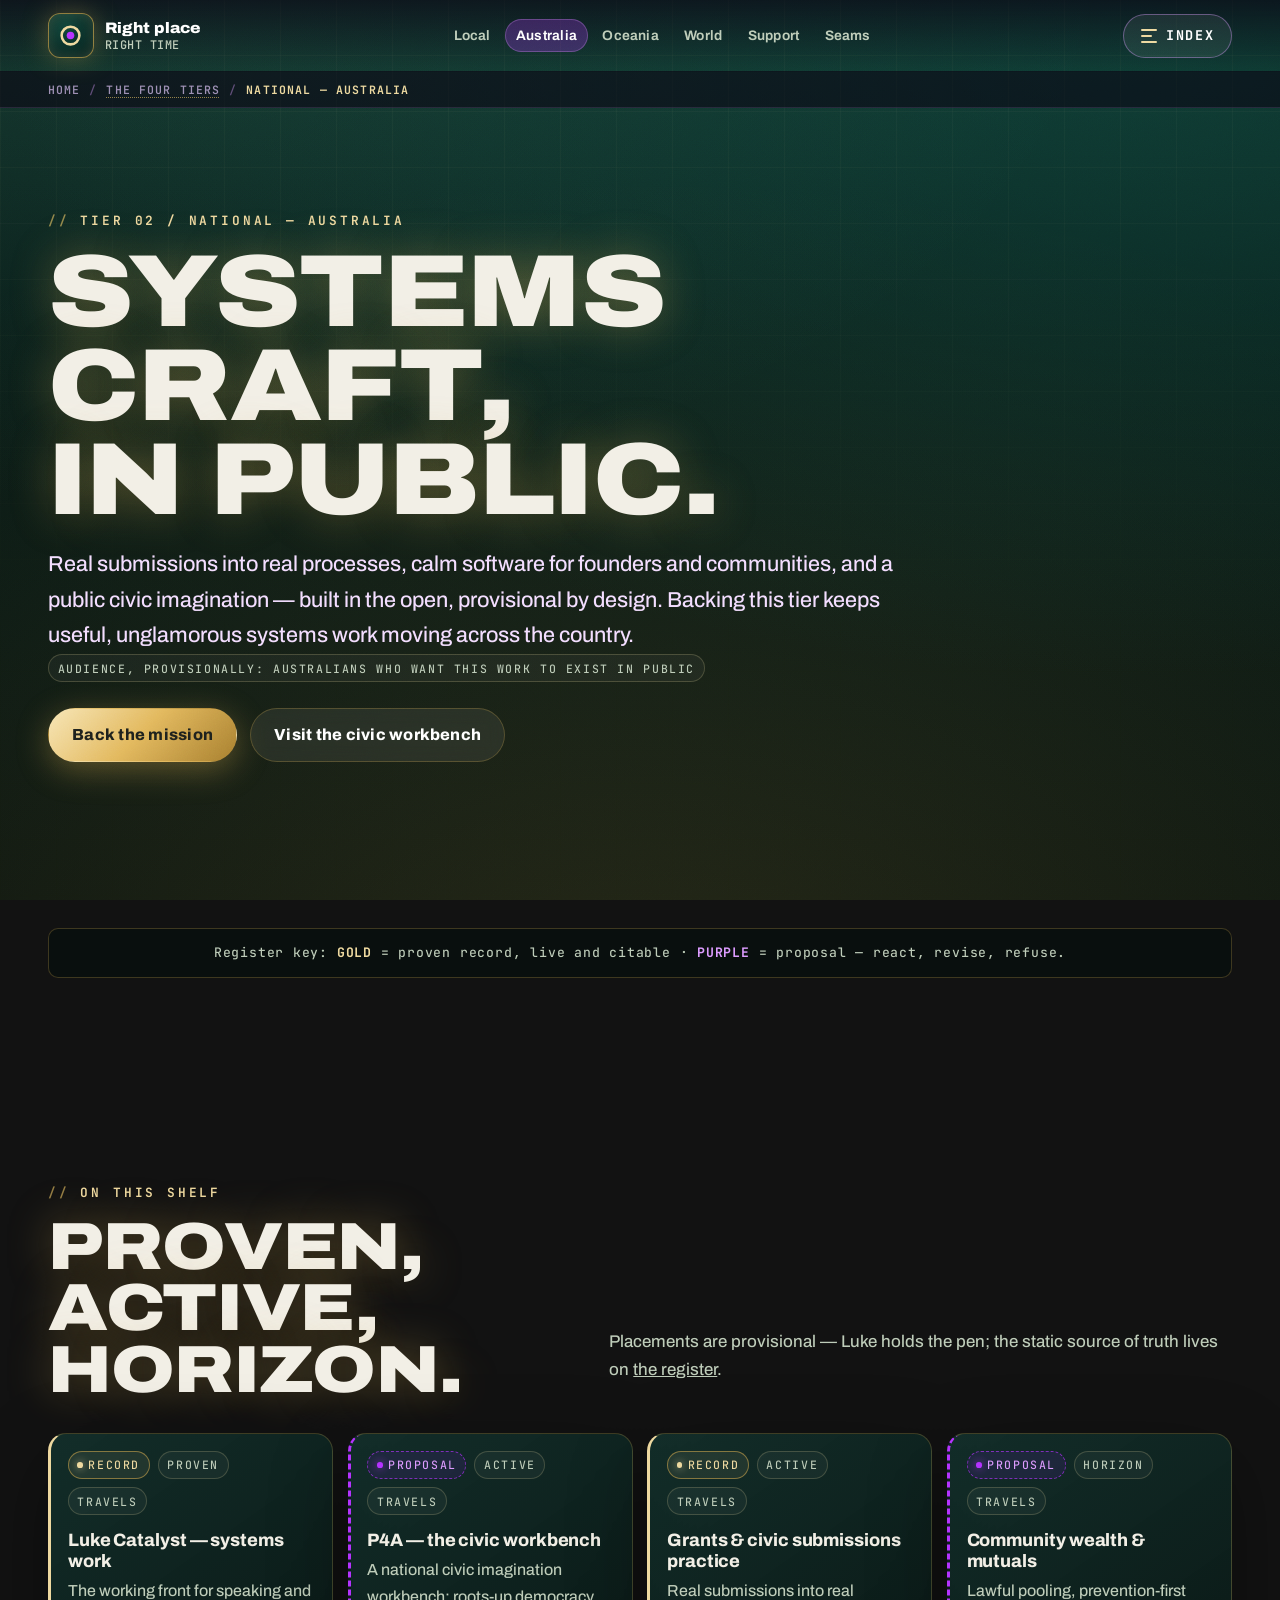
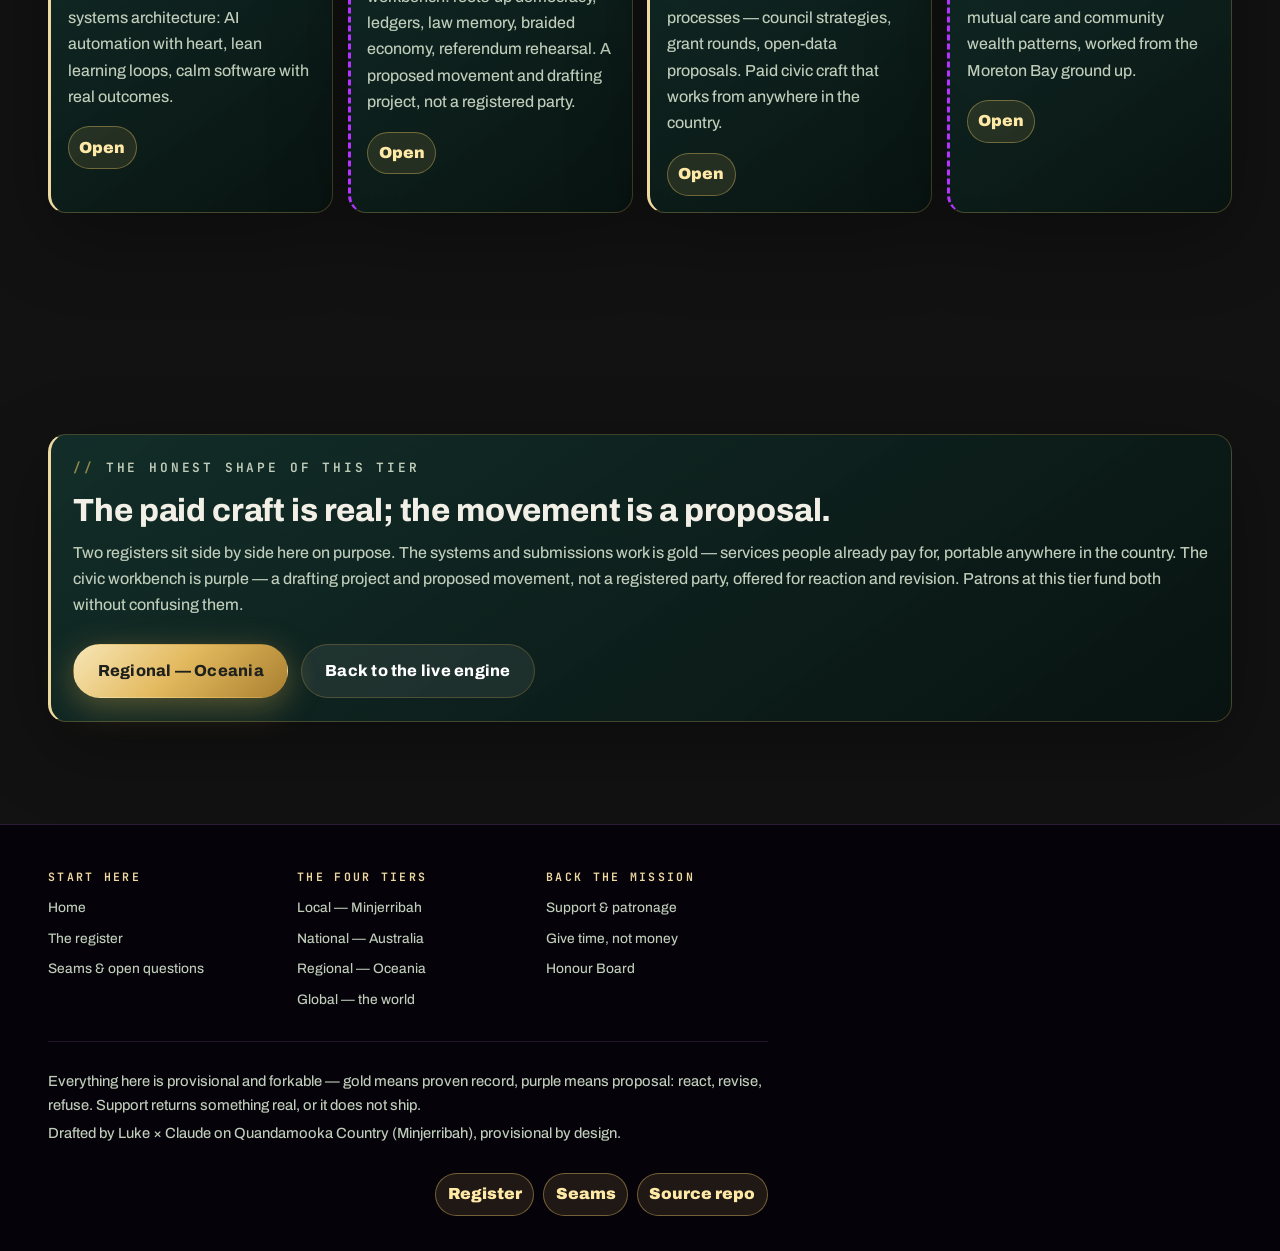
==== australia.html @ de516aa1 "First public scaffold: tiered patronage/portfolio site v0 One canonical core (assets/core.js) with f" ====
<!doctype html>
<html lang="en-AU">
<head>
  <meta charset="utf-8">
  <meta name="viewport" content="width=device-width, initial-scale=1">
  <title>National — Australia | Right Place, Right Time</title>
  <meta name="description" content="The national tier: civic workbench, systems craft and real submissions into real processes. Backing at this tier keeps calm, useful systems work moving across Australia.">
  <meta name="theme-color" content="#0e3b34">
  <link rel="icon" type="image/svg+xml" href="assets/favicon.svg">
  <link rel="preload" href="assets/fonts/archivo-var.woff2" as="font" type="font/woff2" crossorigin>
  <link rel="preload" href="assets/fonts/jetbrains-mono-var.woff2" as="font" type="font/woff2" crossorigin>
  <link rel="stylesheet" href="styles.css?v=rprt-v1">
</head>
<body data-theme="royal" data-page="australia">
  <a class="skip-link" href="#main">Skip to content</a>
<header class="site-header">
  <a class="brand" href="index.html" aria-label="Right Place Right Time home"><span class="brand-mark" aria-hidden="true"><svg viewBox="0 0 64 64" focusable="false"><circle cx="32" cy="32" r="21" fill="none" stroke="#eed9a0" stroke-width="6"/><circle cx="32" cy="32" r="9" fill="#b533ff"/></svg></span><span class="brand-text"><strong>Right place</strong><span>right time</span></span></a>
  <nav class="site-nav" data-nav aria-label="Primary">
    <a href="local.html">Local</a>
    <a href="australia.html">Australia</a>
    <a href="oceania.html">Oceania</a>
    <a href="world.html">World</a>
    <a href="support.html">Support</a>
    <a href="seams.html">Seams</a>
  </nav>
  <button class="index-toggle" type="button" data-menu-toggle aria-expanded="false" aria-controls="site-index"><span class="index-toggle-lines" aria-hidden="true"><i></i><i></i><i></i></span><span class="index-toggle-label">Index</span></button>
</header>
  <main id="main">

    <section class="hero page-hero">
      <div class="hero-content reveal">
        <p class="eyebrow">Tier 02 / National — Australia</p>
        <h1>Systems craft, in&nbsp;public.</h1>
        <p class="hero-copy">Real submissions into real processes, calm software for founders and communities, and a public civic imagination — built in the open, provisional by design. Backing this tier keeps useful, unglamorous systems work moving across the country.</p>
        <p class="chip-row"><span class="register-chip chip-plain">Audience, provisionally: Australians who want this work to exist in public</span></p>
        <div class="hero-actions">
          <a class="button button-primary" href="support.html">Back the mission</a>
          <a class="button button-secondary" href="https://auraofintelligence.github.io/p4a-xyz-cinema/" target="_blank" rel="noopener">Visit the civic workbench</a>
        </div>
      </div>
    </section>

    <section class="section">
      <div class="notice-strip reveal" role="note">Register key: <b>GOLD</b> = proven record, live and citable · <i>PURPLE</i> = proposal — react, revise, refuse.</div>
    </section>

    <section class="section" id="projects">
      <div class="section-heading reveal">
        <div><p class="eyebrow">On this shelf</p><h2>Proven, active, horizon.</h2></div>
        <p>Placements are provisional — Luke holds the pen; the static source of truth lives on <a href="register.html">the register</a>.</p>
      </div>
      <div class="feature-grid home-door-grid reveal" data-project-grid data-scale="australia"></div>
      <noscript><p class="ledger-note">JavaScript is off — no problem. The full project register lives on <a href="register.html">the register page</a> as plain text.</p></noscript>
    </section>

    <section class="section">
      <div class="statement-card panel-record reveal">
        <p class="eyebrow">The honest shape of this tier</p>
        <h3>The paid craft is real; the movement is a proposal.</h3>
        <p>Two registers sit side by side here on purpose. The systems and submissions work is gold — services people already pay for, portable anywhere in the country. The civic workbench is purple — a drafting project and proposed movement, not a registered party, offered for reaction and revision. Patrons at this tier fund both without confusing them.</p>
        <div class="hero-actions"><a class="button button-primary" href="oceania.html">Regional — Oceania</a><a class="button button-secondary" href="local.html">Back to the live engine</a></div>
      </div>
    </section>

  </main>
  <footer class="site-footer"><div><p>Everything here is provisional and forkable — gold means proven record, purple means proposal: react, revise, refuse. Support returns something real, or it does not ship.</p><p>Drafted by Luke × Claude on Quandamooka Country (Minjerribah), provisional by design.</p></div><nav class="footer-links" aria-label="Footer links"><a href="register.html">Register</a><a href="seams.html">Seams</a><a href="https://github.com/auraofintelligence/right-place-right-time" target="_blank" rel="noopener">Source repo</a></nav></footer>
  <script src="assets/core.js?v=rprt-v1"></script>
  <script src="script.js?v=rprt-v1"></script>
  <script src="assets/cinematic.js?v=rprt-v1"></script>
  <script src="assets/site-nav.js?v=rprt-v1"></script>
</body>
</html>
---- styles.css ----
/* ---------- Self-hosted variable fonts (offline-first, no CDN) ---------- */
@font-face {
  font-family: "Archivo Var";
  src: url("assets/fonts/archivo-var.woff2") format("woff2-variations");
  font-weight: 100 900;
  font-stretch: 62% 125%;
  font-display: swap;
}
@font-face {
  font-family: "JetBrains Mono Var";
  src: url("assets/fonts/jetbrains-mono-var.woff2") format("woff2-variations");
  font-weight: 100 800;
  font-display: swap;
}
/* Legacy family aliases: rules across the site name these families directly,
   so aliasing them upgrades every page without touching each rule. */
@font-face {
  font-family: Montserrat;
  src: url("assets/fonts/archivo-var.woff2") format("woff2-variations");
  font-weight: 100 900;
  font-stretch: 62% 125%;
  font-display: swap;
}
@font-face {
  font-family: Inter;
  src: url("assets/fonts/archivo-var.woff2") format("woff2-variations");
  font-weight: 100 900;
  font-stretch: 62% 125%;
  font-display: swap;
}
@font-face {
  font-family: Rajdhani;
  src: url("assets/fonts/jetbrains-mono-var.woff2") format("woff2-variations");
  font-weight: 100 800;
  font-display: swap;
}

@view-transition { navigation: auto; }

:root {
  --void: #060009;
  --deep: #150022;
  --royal: #3f0f75;
  --grape: #6f22c8;
  --violet: #b533ff;
  --amethyst: #dd9cff;
  --plasma: #ff4dff;
  --green: #00e676;
  --blue: #37a5ff;
  --red: #ff3154;
  --gold: #ffd66e;
  --text: #fff7ff;
  --muted: #d5bdee;
  --line: rgba(221, 156, 255, 0.26);
  --glass: rgba(74, 15, 122, 0.36);
  --glass-strong: rgba(93, 28, 150, 0.56);
  --max: 1240px;
  --radius: 18px;
  --radius-sm: 10px;
  --font-display: "Archivo Var", Montserrat, ui-sans-serif, system-ui, sans-serif;
  --font-body: "Archivo Var", Inter, ui-sans-serif, system-ui, sans-serif;
  --font-mono: "JetBrains Mono Var", Rajdhani, Consolas, monospace;
  --ease-out: cubic-bezier(.16, 1, .3, 1);
  color-scheme: dark;
}
* { box-sizing: border-box; }
html { scroll-behavior: smooth; width: 100%; max-width: 100%; overflow-x: hidden; }
body {
  margin: 0;
  width: 100%;
  max-width: 100%;
  min-height: 100vh;
  color: var(--text);
  font-family: var(--font-body);
  font-weight: 460;
  line-height: 1.65;
  background:
    radial-gradient(ellipse 60rem 34rem at 12% -4%, rgba(255, 77, 255, 0.17), transparent),
    radial-gradient(ellipse 70rem 40rem at 88% 4%, rgba(111, 34, 200, 0.34), transparent),
    radial-gradient(ellipse 80rem 52rem at 50% 112%, rgba(63, 15, 117, 0.55), transparent),
    linear-gradient(180deg, #1c0333 0%, #0d0018 38%, var(--void) 100%);
  background-attachment: fixed;
  overflow-x: hidden;
  -webkit-text-size-adjust: 100%;
  touch-action: manipulation;
}
/* faint survey-grid, fading with depth */
body::before {
  content: "";
  position: fixed;
  inset: 0;
  z-index: -2;
  background:
    linear-gradient(90deg, rgba(221,156,255,.055) 1px, transparent 1px),
    linear-gradient(0deg, rgba(221,156,255,.055) 1px, transparent 1px);
  background-size: 56px 56px;
  mask-image: linear-gradient(180deg, rgba(0,0,0,.85), rgba(0,0,0,.05) 70%);
}
/* film grain + vignette */
body::after {
  content: "";
  position: fixed;
  inset: 0;
  z-index: 60;
  pointer-events: none;
  opacity: .16;
  mix-blend-mode: overlay;
  background-image: url("data:image/svg+xml,%3Csvg xmlns='http://www.w3.org/2000/svg' width='180' height='180'%3E%3Cfilter id='n'%3E%3CfeTurbulence type='fractalNoise' baseFrequency='0.82' numOctaves='2' stitchTiles='stitch'/%3E%3C/filter%3E%3Crect width='100%25' height='100%25' filter='url(%23n)' opacity='0.55'/%3E%3C/svg%3E");
}
::selection { background: var(--plasma); color: #12001f; }
:focus-visible { outline: 2px solid var(--gold); outline-offset: 3px; }
.sr-only { position: absolute; width: 1px; height: 1px; padding: 0; margin: -1px; overflow: hidden; clip: rect(0 0 0 0); white-space: nowrap; border: 0; }
a { color: inherit; }
img { max-width: 100%; display: block; }
main, section, article, div, p, h1, h2, h3, span, a { min-width: 0; }
.skip-link { position: absolute; left: 1rem; top: -5rem; z-index: 100; background: var(--gold); color: #1b1020; padding: .7rem 1rem; border-radius: 4px; font-weight: 900; }
.skip-link:focus { top: 1rem; }
.site-header {
  position: sticky;
  top: 0;
  z-index: 50;
  display: flex;
  align-items: center;
  justify-content: space-between;
  gap: .75rem 1.25rem;
  padding: .8rem clamp(1rem, 4vw, 3rem);
  border-bottom: 1px solid transparent;
  background: linear-gradient(180deg, rgba(9, 0, 16, .62), rgba(9, 0, 16, 0));
  transition: background .35s var(--ease-out), border-color .35s var(--ease-out), padding .35s var(--ease-out);
}
.site-header.is-condensed {
  padding-top: .55rem;
  padding-bottom: .55rem;
  border-bottom-color: rgba(221, 156, 255, .18);
  background: rgba(12, 0, 22, .78);
  backdrop-filter: blur(20px) saturate(1.3);
  -webkit-backdrop-filter: blur(20px) saturate(1.3);
}
.brand { display: inline-flex; align-items: center; gap: .7rem; text-decoration: none; }
.brand-mark {
  display: grid;
  place-items: center;
  width: 2.85rem;
  height: 2.85rem;
  border: 1px solid rgba(255, 77, 255, .7);
  border-radius: 12px;
  background: radial-gradient(circle at 38% 30%, #f1d0ff 0%, var(--violet) 36%, var(--royal) 78%);
  color: #fff;
  box-shadow: 0 0 30px rgba(181, 51, 255, .55), inset 0 0 14px rgba(255,255,255,.25);
  font-family: var(--font-display);
  font-weight: 900;
  font-stretch: 110%;
  letter-spacing: -.02em;
}
.brand-text { display: grid; font-size: .74rem; line-height: 1.25; color: var(--muted); font-family: var(--font-mono); font-weight: 500; letter-spacing: .04em; text-transform: uppercase; }
.brand-text strong { color: white; font-family: var(--font-display); font-size: .95rem; font-weight: 850; font-stretch: 108%; letter-spacing: .01em; text-transform: none; }
.nav-toggle { display: none; }
.site-nav { display: flex; align-items: center; justify-content: flex-end; gap: .15rem; color: var(--muted); font-size: .86rem; font-weight: 640; line-height: 1.15; min-width: 0; }
.site-nav a { position: relative; padding: .55rem .72rem; border-radius: 999px; text-decoration: none; cursor: pointer; white-space: nowrap; letter-spacing: .015em; transition: color .2s, background .2s; }
.site-nav a:hover { color: white; background: rgba(181, 51, 255, .18); }
.site-nav a[aria-current="page"] { color: white; background: rgba(181, 51, 255, .26); box-shadow: inset 0 0 0 1px rgba(221, 156, 255, .28); }
/* The Index toggle: always visible, opens the full-screen menu. */
.index-toggle {
  display: inline-flex;
  align-items: center;
  gap: .55rem;
  min-height: 2.75rem;
  padding: 0 1.05rem;
  border: 1px solid rgba(221, 156, 255, .38);
  border-radius: 999px;
  background: rgba(255, 255, 255, .07);
  color: #fff;
  font: 700 .84rem/1 var(--font-mono);
  letter-spacing: .12em;
  text-transform: uppercase;
  cursor: pointer;
  transition: border-color .2s, background .2s, box-shadow .2s;
}
.index-toggle:hover { border-color: rgba(255, 214, 110, .75); background: rgba(255, 214, 110, .1); box-shadow: 0 0 26px rgba(255, 214, 110, .16); }
.index-toggle-lines { display: grid; gap: 4px; width: 1.05rem; }
.index-toggle-lines i { height: 2px; border-radius: 2px; background: var(--gold); transition: transform .25s var(--ease-out), width .25s var(--ease-out); }
.index-toggle-lines i:nth-child(2) { width: 70%; }
.index-toggle:hover .index-toggle-lines i:nth-child(2) { width: 100%; }
.index-toggle[aria-expanded="true"] .index-toggle-lines i:nth-child(1) { transform: translateY(6px) rotate(45deg); }
.index-toggle[aria-expanded="true"] .index-toggle-lines i:nth-child(2) { width: 0; }
.index-toggle[aria-expanded="true"] .index-toggle-lines i:nth-child(3) { transform: translateY(-6px) rotate(-45deg); }
.site-nav a[data-nav-layer="state-site"][aria-current="page"],
.site-nav a[data-nav-layer="state-history"][aria-current="page"] { background: rgba(0, 230, 118, .14); box-shadow: inset 0 0 0 1px rgba(0, 230, 118, .36), 0 0 18px rgba(0, 230, 118, .12); }
.site-nav a[data-nav-layer="history-index"][aria-current="page"] { background: rgba(255, 214, 110, .13); box-shadow: inset 0 0 0 1px rgba(255, 214, 110, .36), 0 0 18px rgba(255, 214, 110, .12); }
.site-layer-strip {
  display: flex;
  flex-wrap: wrap;
  align-items: center;
  justify-content: center;
  gap: .55rem 1rem;
  padding: .62rem clamp(1rem, 4vw, 3rem);
  border-bottom: 1px solid rgba(221, 156, 255, .24);
  background: rgba(13, 0, 24, .92);
  color: var(--muted);
  font-size: .86rem;
  font-weight: 760;
}
.site-layer-strip strong {
  color: var(--gold);
  font-family: Rajdhani, Inter, sans-serif;
  font-weight: 1000;
  letter-spacing: .08em;
  text-transform: uppercase;
  white-space: nowrap;
}
.site-layer-strip span {
  flex: 1 1 28rem;
  max-width: 58rem;
  line-height: 1.35;
}
.site-layer-strip a {
  display: inline-flex;
  align-items: center;
  min-height: 2.1rem;
  padding: .35rem .62rem;
  border: 1px solid rgba(255, 214, 110, .4);
  border-radius: 8px;
  color: #ffe9a6;
  text-decoration: none;
  white-space: nowrap;
}
.site-layer-strip a:hover,
.site-layer-strip a:focus-visible {
  color: #fff;
  background: rgba(255, 214, 110, .13);
}
.national-layer {
  background: linear-gradient(90deg, rgba(20, 0, 34, .96), rgba(63, 15, 117, .42), rgba(20, 0, 34, .96));
}
.state-layer {
  background: linear-gradient(90deg, rgba(4, 31, 29, .94), rgba(22, 45, 90, .42), rgba(20, 0, 34, .96));
}

.icon-button, .button { min-height: 2.85rem; border-radius: 999px; font: inherit; font-weight: 780; }
.icon-button { display: inline-grid; place-items: center; padding: 0 .85rem; border: 1px solid var(--line); background: rgba(255,255,255,.08); color: white; line-height: 1; text-align: center; cursor: pointer; }
.icon-button.nav-toggle { display: none; }
.button { display: inline-flex; justify-content: center; align-items: center; gap: .55rem; padding: .8rem 1.45rem; text-decoration: none; border: 1px solid transparent; cursor: pointer; letter-spacing: .015em; transition: transform .22s var(--ease-out), box-shadow .22s var(--ease-out), background .22s, border-color .22s; }
.button:hover { transform: translateY(-2px); }
.button:active { transform: translateY(0); }
.button-primary { background: linear-gradient(135deg, var(--plasma), var(--violet) 48%, #6727ff); color: white; box-shadow: 0 8px 32px rgba(181, 51, 255, .45); }
.button-primary:hover { box-shadow: 0 14px 44px rgba(255, 77, 255, .55); }
.button-secondary { border-color: var(--line); background: rgba(255,255,255,.07); color: white; backdrop-filter: blur(8px); }
.button-secondary:hover { border-color: rgba(255, 214, 110, .6); background: rgba(255, 214, 110, .09); }
.hero { position: relative; min-height: calc(100vh - 5rem); display: grid; align-items: center; padding: clamp(4rem, 8vw, 7rem) clamp(1rem, 4vw, 3rem) clamp(2rem, 5vw, 4rem); overflow: hidden; }
.hero-image { position: absolute; inset: 0; z-index: -1; }
.hero-image img { width: 100%; height: 100%; object-fit: cover; opacity: .52; filter: saturate(1.32) contrast(1.1); }
.hero-image::after { content: ""; position: absolute; inset: 0; background: linear-gradient(90deg, rgba(15,0,26,.94) 0%, rgba(34,0,58,.72) 48%, rgba(34,0,58,.42) 100%), linear-gradient(0deg, rgba(9,0,16,.96), transparent 48%); }
.hero-content { width: min(100%, var(--max)); margin: 0 auto; }
.home-hero-content { display: grid; grid-template-columns: minmax(0, 1fr) minmax(16rem, 24rem); gap: clamp(1.2rem, 4vw, 3rem); align-items: center; }
.home-hero-copy { min-width: 0; }
.home-hero-copy h1 { max-width: 12ch; }
.home-phone-panel { display: grid; gap: .75rem; justify-items: center; align-self: end; padding: 1rem; border: 1px solid rgba(221,156,255,.26); border-radius: var(--radius); background: linear-gradient(180deg, rgba(8,0,14,.42), rgba(8,0,14,.72)); box-shadow: 0 24px 80px rgba(0,0,0,.32); }
.home-phone-panel h2 { margin: -.15rem 0 0; max-width: 10ch; color: white; font-size: clamp(1.45rem, 2.4vw, 2.35rem); line-height: 1; text-align: center; }
.home-phone-panel p:not(.eyebrow) { margin: 0; color: var(--muted); text-align: center; font-size: .96rem; line-height: 1.45; }
.home-phone-panel .phone-frame { width: min(100%, 16.5rem); }
.music-hero-content { display: grid; grid-template-columns: minmax(0, 1fr) minmax(15rem, 23rem); gap: clamp(1.2rem, 4vw, 3rem); align-items: center; }
.music-hero-copy { min-width: 0; }
.music-hero-copy h1 { max-width: 10ch; }
.music-phone-panel { display: grid; gap: .75rem; justify-items: center; padding: 1rem; border: 1px solid rgba(221,156,255,.26); border-radius: var(--radius); background: linear-gradient(180deg, rgba(8,0,14,.42), rgba(8,0,14,.72)); box-shadow: 0 24px 80px rgba(0,0,0,.32); }
.music-phone-panel h3 { margin: -.15rem 0 0; max-width: 12ch; color: white; font-size: clamp(1.3rem, 2.1vw, 1.8rem); line-height: 1; text-align: center; }
.music-phone-panel .phone-frame { width: min(100%, 16.5rem); }
.music-phone-panel .source-links { justify-content: center; margin-top: .1rem; }
.eyebrow { margin: 0 0 .85rem; color: var(--gold); font-family: var(--font-mono); font-size: .8rem; font-weight: 640; letter-spacing: .22em; text-transform: uppercase; }
.eyebrow::before { content: "// "; color: rgba(255, 214, 110, .55); }
h1, h2, h3 { letter-spacing: -.005em; }
h1, h2 { margin: 0; font-family: var(--font-display); font-weight: 880; font-stretch: 118%; line-height: .92; text-transform: uppercase; text-shadow: 0 0 44px rgba(181,51,255,.42); text-wrap: balance; }
h1 { max-width: 14ch; font-size: clamp(3rem, 8vw, 7.6rem); }
h2 { font-size: clamp(2.1rem, 5.2vw, 4.6rem); }
h3 { margin: 0 0 .6rem; font-size: 1.15rem; line-height: 1.18; font-weight: 760; }
p { margin-top: 0; }
.hero-copy { max-width: 54rem; margin: 1.25rem 0 0; color: #f3ddff; font-size: clamp(1.08rem, 2vw, 1.35rem); }
.hero-actions { display: flex; gap: .8rem; flex-wrap: wrap; margin-top: 1.6rem; }
.signal-deck { display: grid; grid-template-columns: repeat(4, minmax(0, 1fr)); gap: .7rem; margin-top: 2rem; max-width: 60rem; }
.signal { min-height: 8rem; padding: 1rem; border: 1px solid var(--line); border-radius: var(--radius); background: linear-gradient(180deg, rgba(111,34,200,.45), rgba(42,6,73,.62)); box-shadow: 0 20px 70px rgba(0,0,0,.32); text-decoration: none; }
.signal span { color: var(--amethyst); font-size: .75rem; text-transform: uppercase; }
.signal strong { display: block; margin-top: .4rem; font-size: 1.05rem; line-height: 1.2; }.signal small { display: block; margin-top: .55rem; color: var(--muted); font-weight: 650; line-height: 1.35; }
.section { padding: clamp(4rem, 8vw, 7rem) clamp(1rem, 4vw, 3rem); }
.section > * { width: min(100%, var(--max)); margin-left: auto; margin-right: auto; }
.section-heading { display: grid; grid-template-columns: minmax(0, .85fr) minmax(18rem, 1fr); gap: 2rem; align-items: end; margin-bottom: 2rem; }
.section-heading p:not(.eyebrow) { color: var(--muted); font-size: 1.06rem; }
.portal-grid { display: grid; grid-template-columns: repeat(5, minmax(0, 1fr)); gap: .85rem; }
.portal-card { position: relative; min-height: 17rem; padding: 1rem; overflow: hidden; border: 1px solid var(--line); border-radius: var(--radius); background: linear-gradient(160deg, rgba(181,51,255,.22), rgba(42,6,73,.66)); text-decoration: none; box-shadow: 0 24px 80px rgba(0,0,0,.35); }
.portal-card::before { content: ""; position: absolute; inset: 0; background-image: var(--door-image); background-size: cover; background-position: center; opacity: .22; filter: saturate(1.4); transition: transform .5s ease, opacity .5s ease; }
.portal-card:hover::before { transform: scale(1.08); opacity: .36; }
.portal-card > * { position: relative; }
.portal-card span { display: inline-grid; place-items: center; min-width: 2.4rem; width: fit-content; max-width: 100%; height: 2.4rem; padding: 0 .7rem; border: 1px solid rgba(255,255,255,.3); border-radius: 999px; background: rgba(255,77,255,.16); color: var(--gold); font-weight: 1000; line-height: 1; white-space: nowrap; }
.portal-card h3 { margin-top: 4rem; color: white; }
.portal-card p { color: var(--muted); margin-bottom: 0; font-size: .94rem; }
.rabbit-panel, .feature-panel { border: 1px solid var(--line); border-radius: var(--radius); background: linear-gradient(135deg, rgba(111,34,200,.36), rgba(17,0,28,.76)); box-shadow: 0 24px 80px rgba(0,0,0,.34); }
.rabbit-panel { display: grid; grid-template-columns: .95fr 1.05fr; gap: 1rem; padding: 1rem; }
.rabbit-panel img { width: 100%; height: 100%; min-height: 24rem; object-fit: contain; object-position: top center; background: rgba(8,0,14,.7); border-radius: 8px; border: 1px solid rgba(255,255,255,.18); }
.rabbit-copy { padding: clamp(.8rem, 2vw, 1.2rem); }
.rabbit-copy p, .feature-panel p, .page-copy p, .site-footer p { color: var(--muted); }
.portal-card h3, .portal-card p, .twinkle-card h3, .twinkle-card p, .origin-card strong, .origin-card small, .feature-panel p, .clue span, .mode-card span, .track-card strong, .track-card p, .consent-card p, .research-badge small { overflow-wrap: break-word; }
.clue-grid { display: grid; grid-template-columns: repeat(3, minmax(0, 1fr)); gap: .85rem; margin-top: 1rem; }
.clue { padding: 1rem; border: 1px solid rgba(221,156,255,.22); border-radius: var(--radius); background: rgba(255,255,255,.07); }
.clue strong { display: block; color: white; margin-bottom: .35rem; }
.page-hero { min-height: 64vh; align-items: center; }
.page-hero h1 { max-width: 13ch; }
.gear-page .page-hero { min-height: min(48vh, 31rem); }
.gear-page #hoodie-drop { scroll-margin-top: 5.25rem; }
.page-shell { display: grid; grid-template-columns: 1fr; gap: 1.15rem; align-items: start; width: min(100%, var(--max)); margin-inline: auto; }
.page-media { position: static; width: min(100%, 64rem); margin-inline: auto; border: 1px solid var(--line); border-radius: var(--radius); overflow: hidden; background: rgba(255,255,255,.08); box-shadow: 0 24px 80px rgba(0,0,0,.38); }
.page-media img { display: block; width: 100%; min-height: 0; max-height: 34rem; object-fit: contain; object-position: center; }
.page-media-full img { height: auto; min-height: 0; max-height: none; object-fit: contain; object-position: top center; }
.page-copy { display: grid; gap: 1rem; width: min(100%, var(--max)); margin-inline: auto; }
.feature-panel { padding: 1.1rem; }
.feature-grid { display: grid; gap: .9rem; }
.feature-grid.three { grid-template-columns: repeat(3, minmax(0, 1fr)); }
.home-door-grid { grid-template-columns: repeat(auto-fit, minmax(13rem, 1fr)); }
.feature-grid article, .statement-card { border: 1px solid var(--line); border-radius: var(--radius); background: linear-gradient(145deg, rgba(111,34,200,.32), rgba(17,0,28,.72)); box-shadow: 0 24px 80px rgba(0,0,0,.32); }
.feature-grid article { min-height: 14rem; padding: 1.05rem; }
.feature-grid article p, .statement-card p { color: var(--muted); }
.gear-door { background: linear-gradient(145deg, rgba(255,214,110,.16), rgba(111,34,200,.28), rgba(17,0,28,.76)); box-shadow: 0 24px 80px rgba(255,214,110,.08), 0 24px 80px rgba(0,0,0,.32); }
.card-number { display: inline-grid; place-items: center; width: 2.35rem; height: 2.35rem; margin-bottom: 1.4rem; border: 1px solid rgba(255,214,110,.45); border-radius: 50%; color: var(--gold); font-weight: 1000; }
.statement-card { margin-top: 1rem; padding: clamp(1rem, 2vw, 1.4rem); }
.statement-card h3 { font-size: clamp(1.35rem, 3vw, 2rem); }
.organiser-kit-card {
  display: grid;
  grid-template-columns: minmax(14rem, .62fr) minmax(0, 1fr);
  gap: 1rem;
  align-items: center;
  scroll-margin-top: 6rem;
}
.organiser-kit-card img {
  width: 100%;
  max-height: 24rem;
  object-fit: contain;
  border: 1px solid rgba(221,156,255,.22);
  border-radius: 8px;
  background: rgba(8,0,14,.62);
}
.next-trail { display: flex; justify-content: flex-start; gap: 1rem; flex-wrap: wrap; padding-top: 1rem; }
.next-trail .button { flex: 0 1 10rem; }
.quest-stage { margin: 1.1rem 0 .85rem; padding: 1rem; border-left: 4px solid var(--gold); background: linear-gradient(90deg, rgba(255,214,110,.16), rgba(42,6,73,.18)); border-radius: var(--radius); }
.quest-stage span { display: block; margin-bottom: .35rem; color: var(--gold); font-family: Rajdhani, Inter, sans-serif; font-weight: 1000; letter-spacing: .1em; text-transform: uppercase; }
.quest-stage h3 { margin: 0 0 .25rem; font-size: clamp(1.25rem, 2.5vw, 1.85rem); text-transform: uppercase; }
.quest-stage p { max-width: 62rem; margin: 0; color: var(--muted); }
.ledger-note { margin: 1rem 0 0; color: var(--muted); }
.trust-flow, .mode-grid { display: grid; grid-template-columns: repeat(3, minmax(0, 1fr)); gap: .85rem; margin-top: 1rem; }
.trust-flow article, .mode-card { border: 1px solid rgba(221,156,255,.26); border-radius: var(--radius); background: rgba(255,255,255,.055); padding: 1rem; }
.trust-flow span { display: inline-block; margin-bottom: .7rem; color: var(--gold); font-family: Rajdhani, Inter, sans-serif; font-weight: 1000; letter-spacing: .08em; text-transform: uppercase; }
.trust-flow strong, .mode-card strong { display: block; margin-bottom: .45rem; color: white; line-height: 1.2; }
.mode-card span { color: var(--muted); }
.tag-strip { display: flex; flex-wrap: wrap; gap: .55rem; margin-top: 1rem; }
.tag-strip code { padding: .45rem .6rem; border: 1px solid rgba(255,214,110,.35); border-radius: 999px; background: rgba(255,214,110,.1); color: #ffe9a6; }
.foundation-hero h1 { max-width: 12ch; }
.foundation-shell { grid-template-columns: 1fr; }
.foundation-shell .page-media { display: none; }
.foundation-panel { scroll-margin-top: 6.5rem; }
.foundation-panel h2 { max-width: 17ch; }
.foundation-card-grid { margin-top: 1rem; }
.foundation-card-grid .track-card { min-height: 10.5rem; }
.foundation-links { margin-top: 1.1rem; }
.foundation-research { margin-top: 1.1rem; }
#example-workbench {
  border-color: rgba(255,214,110,.55);
  background: linear-gradient(135deg, rgba(255,214,110,.14), rgba(111,34,200,.38), rgba(17,0,28,.82));
}
#example-workbench .foundation-card-grid {
  grid-template-columns: minmax(0, 1fr);
}
#example-workbench .track-card-link {
  min-height: 9rem;
  border-color: rgba(255,214,110,.52);
  background: linear-gradient(135deg, rgba(255,214,110,.16), rgba(181,51,255,.18), rgba(255,255,255,.055));
}
#example-workbench .track-card-link strong {
  font-size: clamp(1.35rem, 3vw, 2.1rem);
}
.foundation-source-note {
  display: grid;
  gap: .35rem;
  padding: .9rem;
  border-top: 1px solid rgba(221,156,255,.22);
  background: rgba(8,0,14,.72);
}
.foundation-source-note span {
  color: var(--gold);
  font-size: .76rem;
  font-weight: 950;
  letter-spacing: .08em;
  text-transform: uppercase;
}
.foundation-source-note code {
  color: #fff;
  font: 800 .9rem/1.45 Consolas, "Courier New", monospace;
  overflow-wrap: anywhere;
}
body[data-foundation-page="architecture"] .foundation-card-grid {
  grid-template-columns: repeat(auto-fit, minmax(15rem, 1fr));
}
body[data-page="constitution"] .page-shell {
  grid-template-columns: 1fr;
}
body[data-page="constitution"] .page-media {
  display: none;
}
body[data-page="constitution"] .page-copy {
  width: min(100%, var(--max));
  margin-inline: auto;
}
body[data-page="constitution"] .feature-panel h2 {
  max-width: 18ch;
  font-size: clamp(2rem, 4.3vw, 4.4rem);
  overflow-wrap: anywhere;
  text-wrap: balance;
}
body[data-page="constitution"] .feature-panel {
  overflow: hidden;
}
body[data-page="constitution"] .source-links a {
  min-width: 0;
  max-width: 100%;
  text-align: center;
  overflow-wrap: anywhere;
}
.shopfront { display: grid; grid-template-columns: minmax(0, 1fr) minmax(19rem, .7fr); gap: 1rem; align-items: start; }
.merch-copy { min-height: 100%; padding: 1rem; border: 1px solid rgba(221,156,255,.22); border-radius: var(--radius); background: linear-gradient(135deg, rgba(255,77,255,.11), rgba(255,255,255,.045)); }
.product-kicker { display: inline-flex; margin-bottom: .75rem; padding: .28rem .5rem; border: 1px solid rgba(255,214,110,.42); border-radius: 999px; color: var(--gold); font-size: .78rem; font-weight: 900; letter-spacing: .08em; text-transform: uppercase; }
.merch-copy h2 { font-size: clamp(2rem, 4.4vw, 4rem); }
.product-shelf { display: grid; grid-template-columns: repeat(2, minmax(0, 1fr)); gap: .7rem; margin-top: 1rem; }
.product-card { display: grid; gap: .55rem; min-height: 11.8rem; padding: .85rem; border: 1px solid rgba(221,156,255,.22); border-radius: 8px; background: rgba(255,255,255,.06); color: inherit; font: inherit; text-align: left; }
.product-card:hover, .product-card.is-selected { border-color: rgba(255,214,110,.72); background: rgba(255,214,110,.1); }
.product-card-main { display: grid; gap: .45rem; width: 100%; padding: 0; border: 0; background: transparent; color: inherit; font: inherit; text-align: left; cursor: pointer; }
.product-card-main:focus-visible, .product-colour-option:focus-visible, .colour-choice:focus-visible { outline: 3px solid rgba(255,214,110,.7); outline-offset: 3px; }
.product-card strong { color: #fff; line-height: 1.18; }
.product-card span { color: var(--muted); font-size: .9rem; font-weight: 760; }
.product-card small { color: var(--gold); font-weight: 900; }
.swatch-row { display: flex; flex-wrap: wrap; gap: .35rem; }
.swatch-row i { width: 1.05rem; height: 1.05rem; border: 1px solid rgba(255,255,255,.38); border-radius: 50%; background: var(--swatch); }
.merch-order-box { position: sticky; top: 6rem; display: grid; align-content: start; gap: .8rem; padding: 1rem; border: 1px solid rgba(221,156,255,.3); border-radius: var(--radius); background: rgba(8,0,14,.72); }
.merch-order-box label { display: grid; gap: .35rem; color: var(--gold); font-size: .78rem; font-weight: 900; letter-spacing: .08em; text-transform: uppercase; }
.merch-order-box select, .merch-order-box input { width: 100%; min-height: 2.85rem; border: 1px solid rgba(221,156,255,.4); border-radius: 8px; padding: .6rem .7rem; background: rgba(255,255,255,.08); color: #fff; font: inherit; font-weight: 800; }
.merch-order-box option { color: #170027; }
.support-presets { display: grid; grid-template-columns: repeat(4, minmax(0, 1fr)); gap: .45rem; }
.support-presets button { min-height: 2.45rem; border: 1px solid rgba(221,156,255,.3); border-radius: 8px; background: rgba(255,255,255,.08); color: #fff; font: inherit; font-weight: 900; cursor: pointer; }
.support-presets button:hover, .support-presets button.is-active { border-color: rgba(255,214,110,.72); color: var(--gold); background: rgba(255,214,110,.12); }
.checkout-fields { display: grid; grid-template-columns: 1fr; gap: .75rem; padding-top: .2rem; }
.gear-summary { margin: 0; padding: .75rem; border-left: 4px solid var(--gold); border-radius: 8px; background: rgba(255,214,110,.1); color: #ffe9a6; font-weight: 850; }
.mini-note { margin: -.2rem 0 0; color: var(--muted); font-size: .9rem; line-height: 1.45; }
.order-preview { display: none; max-height: 17rem; overflow: auto; margin: 0; padding: .8rem; border: 1px solid rgba(221,156,255,.28); border-radius: 8px; background: rgba(0,0,0,.28); color: #f4e4ff; font: 760 .8rem/1.45 Consolas, "Courier New", monospace; white-space: pre-wrap; }
.order-preview.is-visible { display: block; }
.gear-store { padding-top: clamp(2.5rem, 5vw, 4.5rem); background: linear-gradient(180deg, rgba(8,0,14,.16), rgba(8,0,14,.76)); }
.storefront-shell { display: grid; gap: 1.2rem; }
.storefront-heading { display: grid; grid-template-columns: minmax(0, .82fr) minmax(18rem, .62fr); gap: 1rem; align-items: end; }
.storefront-heading h2 { max-width: 11ch; }
.storefront-heading p:not(.eyebrow) { margin: 0; color: var(--muted); font-size: 1.05rem; }
.storefront-grid { display: grid; grid-template-columns: minmax(0, 1.12fr) minmax(20rem, .72fr); gap: 1rem; align-items: start; }
.product-showcase { display: grid; gap: .9rem; }
.product-hero-frame { display: grid; place-items: center; min-height: clamp(22rem, 42vw, 34rem); border: 1px solid rgba(221,156,255,.24); border-radius: 8px; background: linear-gradient(135deg, rgba(250,247,252,.98), rgba(235,222,244,.94)); overflow: hidden; box-shadow: 0 30px 90px rgba(0,0,0,.34); }
.product-hero-frame img { width: min(100%, 38rem); height: min(100%, 34rem); object-fit: contain; }
.selected-product-copy { display: grid; grid-template-columns: minmax(0, 1fr) auto; gap: 1rem; align-items: end; padding: .9rem 1rem; border: 1px solid rgba(221,156,255,.22); border-radius: 8px; background: rgba(255,255,255,.06); }
.selected-product-copy h3 { margin: 0 0 .35rem; font-size: clamp(1.35rem, 2.4vw, 2rem); }
.selected-product-copy p { margin: 0; color: var(--muted); }
.selected-colour-picker { display: flex; flex-wrap: wrap; gap: .55rem; }
.colour-filter-status { margin-top: -.35rem; }
.colour-choice { display: inline-flex; align-items: center; gap: .45rem; min-height: 2.45rem; border: 1px solid rgba(221,156,255,.28); border-radius: 999px; padding: .35rem .7rem; background: rgba(255,255,255,.06); color: #fff; font: inherit; font-weight: 900; cursor: pointer; }
.colour-choice::before { content: ""; width: 1.05rem; height: 1.05rem; border-radius: 50%; border: 1px solid rgba(255,255,255,.62); background: var(--colour); }
.colour-choice.is-active { border-color: rgba(255,214,110,.72); color: var(--gold); background: rgba(255,214,110,.12); }
.price-stack { display: grid; justify-items: end; gap: .15rem; white-space: nowrap; }
.price-stack strong { color: #fff; font-size: clamp(1.35rem, 3vw, 2.2rem); line-height: 1; }
.price-stack span { color: var(--gold); font-size: .85rem; font-weight: 900; }
.product-rail { display: grid; grid-template-columns: repeat(4, minmax(0, 1fr)); gap: .7rem; }
.product-rail .product-card { min-height: 0; padding: .55rem; gap: .45rem; }
.product-card img { width: 100%; aspect-ratio: 1; object-fit: contain; border-radius: 8px; background: #faf7fc; }
.product-card strong { font-size: .93rem; }
.product-card small { font-size: .78rem; line-height: 1.25; }
.verified-colours { display: flex; flex-wrap: wrap; gap: .3rem; }
.verified-colours span { display: inline-flex; min-height: 1.55rem; align-items: center; padding: .18rem .42rem; border: 1px solid rgba(221,156,255,.28); border-radius: 999px; color: #f3ddff; font-size: .72rem; font-weight: 900; }
.product-colour-option { display: inline-flex; align-items: center; gap: .28rem; min-height: 1.85rem; padding: .2rem .46rem; border: 1px solid rgba(221,156,255,.28); border-radius: 999px; background: rgba(255,255,255,.05); color: #f3ddff; font: inherit; font-size: .72rem; font-weight: 900; cursor: pointer; }
.product-colour-option::before { content: ""; width: .72rem; height: .72rem; border-radius: 50%; border: 1px solid rgba(255,255,255,.58); background: var(--colour); }
.product-colour-option:hover, .product-colour-option.is-active { border-color: rgba(255,214,110,.72); color: var(--gold); background: rgba(255,214,110,.12); }
.checkout-card { position: sticky; top: 6rem; display: grid; gap: .75rem; padding: 1rem; border: 1px solid rgba(221,156,255,.28); border-radius: 8px; background: rgba(11,0,18,.9); box-shadow: 0 30px 90px rgba(0,0,0,.42); }
.checkout-topline { display: flex; align-items: center; justify-content: space-between; gap: 1rem; padding-bottom: .2rem; }
.checkout-topline span { color: var(--gold); font-size: .8rem; font-weight: 1000; letter-spacing: .08em; text-transform: uppercase; }
.checkout-topline strong { color: #fff; font-size: 1.65rem; line-height: 1; }
.checkout-card label { display: grid; gap: .35rem; color: var(--gold); font-size: .78rem; font-weight: 900; letter-spacing: .08em; text-transform: uppercase; }
.checkout-card select, .checkout-card input, .checkout-card textarea { width: 100%; min-height: 2.9rem; border: 1px solid rgba(221,156,255,.4); border-radius: 8px; padding: .62rem .7rem; background: rgba(255,255,255,.08); color: #fff; font: inherit; font-weight: 800; }
.checkout-card textarea { resize: vertical; line-height: 1.45; }
.checkout-card input:disabled { opacity: .62; cursor: not-allowed; }
.checkout-card option { color: #170027; }
.choice-grid { display: grid; grid-template-columns: 1fr 1fr; gap: .7rem; }
.checkout-actions { display: grid; grid-template-columns: 1fr; gap: .55rem; }
.bulk-fields { display: grid; gap: .75rem; padding: .75rem; border: 1px solid rgba(255,214,110,.26); border-radius: 8px; background: rgba(255,214,110,.07); }
.bulk-fields[hidden] { display: none; }
.addon-fieldset { display: grid; grid-template-columns: repeat(2, minmax(0, 1fr)); gap: .45rem .7rem; margin: 0; padding: .75rem; border: 1px solid rgba(221,156,255,.24); border-radius: 8px; }
.addon-fieldset legend { padding: 0 .35rem; color: var(--gold); font-size: .78rem; font-weight: 1000; letter-spacing: .08em; text-transform: uppercase; }
.addon-fieldset label { display: flex; grid-template-columns: none; align-items: center; gap: .45rem; color: #f3ddff; font-size: .84rem; letter-spacing: 0; text-transform: none; }
.addon-fieldset input { width: auto; min-height: auto; }
.pipeline-strip { display: grid; grid-template-columns: repeat(3, minmax(0, 1fr)); gap: .75rem; margin-top: .3rem; }
.pipeline-strip article { padding: 1rem; border: 1px solid rgba(221,156,255,.2); border-radius: 8px; background: rgba(255,255,255,.055); }
.pipeline-strip strong { display: block; color: #fff; margin-bottom: .35rem; }
.pipeline-strip span { color: var(--muted); }
.store-info-grid { display: grid; grid-template-columns: minmax(0, .65fr) minmax(0, 1fr); gap: .75rem; }
.store-info-grid article { padding: 1rem; border: 1px solid rgba(221,156,255,.2); border-radius: 8px; background: rgba(255,255,255,.055); }
.store-info-grid strong { display: block; color: #fff; margin-bottom: .5rem; }
.store-info-grid p { margin: 0 0 .7rem; color: var(--muted); }
.discount-rows { display: grid; grid-template-columns: auto 1fr; gap: .35rem .65rem; color: var(--muted); }
.discount-rows span { color: var(--gold); font-weight: 1000; }
.discount-rows b { color: #fff; }
.size-guide-table { overflow-x: auto; }
.size-guide-table table { width: 100%; min-width: 36rem; border-collapse: collapse; color: #f3ddff; font-size: .86rem; }
.size-guide-table th, .size-guide-table td { border: 1px solid rgba(221,156,255,.22); padding: .42rem .5rem; text-align: center; }
.size-guide-table th { color: var(--gold); }
.available-sizes { display: flex; flex-wrap: wrap; gap: .4rem; }
.available-sizes span { padding: .25rem .45rem; border: 1px solid rgba(221,156,255,.28); border-radius: 999px; color: #fff; font-weight: 900; }
.site-footer { display: flex; justify-content: space-between; gap: 1rem; padding: 2rem clamp(1rem, 4vw, 3rem); border-top: 1px solid var(--line); background: rgba(8,0,14,.72); }
.site-footer > div { display: grid; gap: .25rem; }
.site-footer p { margin: 0; max-width: 45rem; font-size: .92rem; }
.footer-links { display: flex; flex-wrap: wrap; justify-content: flex-end; gap: .55rem; align-items: center; }
.footer-links a { display: inline-grid; place-items: center; min-height: 2.35rem; padding: .45rem .72rem; border: 1px solid rgba(255,214,110,.38); border-radius: 999px; background: rgba(255,214,110,.1); color: #ffe9a6; font-weight: 900; text-decoration: none; }
.footer-links a:hover, .footer-links a:focus-visible { border-color: rgba(255,214,110,.78); background: rgba(255,214,110,.18); color: #fff; }
.reveal { opacity: 0; transform: translateY(26px); filter: blur(6px); transition: opacity .8s var(--ease-out), transform .8s var(--ease-out), filter .8s var(--ease-out); }
.reveal.is-visible { opacity: 1; transform: none; filter: none; }
@media (prefers-reduced-motion: reduce) { .reveal { opacity: 1; transform: none; filter: none; } }
/* No-JS fallback: reveal animation only runs when site-nav.js has stamped the html.js class.
   Without JavaScript every panel is simply visible — low-bandwidth readers first. */
html:not(.js) .reveal { opacity: 1; transform: none; filter: none; }
@media (max-width: 1080px) { .portal-grid { grid-template-columns: repeat(2, minmax(0, 1fr)); } .signal-deck { grid-template-columns: repeat(2, minmax(0, 1fr)); } .home-door-grid { grid-template-columns: repeat(2, minmax(0, 1fr)); } .page-shell, .rabbit-panel, .section-heading, .feature-grid.three { grid-template-columns: 1fr; } .page-media { position: static; } .site-nav { display: none; } }
@media (max-width: 1080px) { .home-hero-content, .music-hero-content { grid-template-columns: 1fr; } .home-phone-panel, .music-phone-panel { justify-self: start; width: min(100%, 26rem); } }
@media (max-width: 1080px) { .storefront-heading, .storefront-grid { grid-template-columns: 1fr; } .checkout-card { position: static; } .product-rail { grid-template-columns: repeat(3, minmax(0, 1fr)); } }
@media (max-width: 760px) {
  html,
  body,
  .site-header,
  .hero,
  .section {
    width: 100%;
    max-width: 100vw;
    overflow-x: clip;
  }
  .site-header {
    gap: .7rem;
    padding: calc(.6rem + env(safe-area-inset-top)) 1rem .6rem;
  }
  .site-nav { display: none; }
  .index-toggle { min-height: 2.9rem; padding-inline: .95rem; }
  .site-layer-strip {
    align-items: stretch;
    justify-content: flex-start;
    padding: .65rem .9rem;
    gap: .42rem;
  }
  .site-layer-strip strong,
  .site-layer-strip span {
    flex: 1 1 100%;
    max-width: 100%;
    overflow-wrap: anywhere;
  }
  .site-layer-strip strong {
    white-space: normal;
  }
  .site-layer-strip a {
    flex: 1 1 100%;
    justify-content: center;
    min-width: 0;
    text-align: center;
    white-space: normal;
  }
  .brand {
    min-width: 0;
    flex: 1 1 auto;
    max-width: calc(100% - 4.1rem);
  }
  .brand-mark {
    width: 3rem;
    height: 3rem;
    flex: 0 0 3rem;
  }
  .brand-text {
    line-height: 1.08;
  }
  .brand-text span {
    display: block;
    font-size: clamp(.72rem, 3.2vw, .88rem);
  }
  .brand-text strong {
    font-size: clamp(.92rem, 4.4vw, 1.08rem);
  }
  .icon-button {
    min-height: 3rem;
    padding-inline: .9rem;
  }
  .hero {
    min-height: auto;
    padding: 2.2rem clamp(.8rem, 4vw, 1rem) 2.4rem;
  }
  .page-hero {
    min-height: auto;
    padding-top: 3rem;
    padding-bottom: 3rem;
  }
  .gear-page .page-hero {
    padding-top: 1.65rem;
    padding-bottom: 2rem;
  }
  h1,
  .page-hero h1 {
    max-width: 100%;
    font-size: clamp(2rem, 8.8vw, 2.75rem);
    line-height: 1.02;
    overflow-wrap: anywhere;
    word-break: normal;
    hyphens: none;
  }
  .gear-page .page-hero h1 {
    font-size: clamp(2rem, 9.4vw, 2.55rem);
    overflow-wrap: anywhere;
  }
  .gear-page .storefront-heading h2 {
    font-size: clamp(2rem, 9.2vw, 2.45rem);
    line-height: 1.04;
    max-width: 100%;
    overflow-wrap: anywhere;
  }
  .gear-page .hero-copy {
    width: min(100%, 20.5rem);
    max-width: 20.5rem;
    font-size: .98rem;
    line-height: 1.42;
    overflow-wrap: break-word;
  }
  h2 {
    font-size: clamp(1.9rem, 9.8vw, 3rem);
    overflow-wrap: break-word;
    word-break: normal;
    hyphens: none;
  }
  .eyebrow {
    font-size: clamp(.82rem, 3.8vw, 1rem);
    letter-spacing: .08em;
  }
  .hero-copy {
    width: min(100%, 22rem);
    max-width: 22rem;
    font-size: 1rem;
    line-height: 1.55;
    overflow-wrap: break-word;
  }
  .home-hero-content {
    gap: 1.4rem;
  }
  .home-hero-copy h1,
  .music-hero-copy h1 {
    max-width: 100%;
  }
  .home-phone-panel,
  .music-phone-panel {
    width: min(100%, calc(100vw - 1.6rem));
    max-width: calc(100vw - 1.6rem);
    justify-self: stretch;
    padding: .9rem;
  }
  .home-phone-panel h2,
  .music-phone-panel h3 {
    max-width: 100%;
  }
  .home-phone-panel .phone-frame,
  .music-phone-panel .phone-frame {
    width: min(100%, 22rem);
  }
  .hero-actions {
    display: grid;
    grid-template-columns: 1fr;
  }
  .button {
    width: 100%;
    min-height: 3.15rem;
    min-width: 0;
    text-align: center;
    white-space: normal;
  }
  .portal-grid, .home-door-grid, .signal-deck, .clue-grid, .trust-flow, .mode-grid, .shopfront, .product-shelf, .pipeline-strip, .store-info-grid { grid-template-columns: 1fr; }
  .organiser-kit-card {
    grid-template-columns: 1fr;
  }
  .section {
    padding: 3.25rem clamp(.8rem, 4vw, 1rem);
  }
  .hero-content,
  .hero-actions,
  .section > *,
  .page-copy,
  .feature-panel,
  .clue,
  .video-grid,
  .next-trail {
    width: min(100%, calc(100vw - 1.6rem));
    max-width: calc(100vw - 1.6rem);
    overflow-wrap: break-word;
  }
  .hero-content,
  .hero-actions,
  .section > *,
  .page-copy,
  .feature-panel,
  .clue,
  .video-grid,
  .next-trail {
    width: min(100%, calc(100dvw - 1.6rem));
    max-width: calc(100dvw - 1.6rem);
  }
  .feature-panel {
    padding: .9rem;
    contain: inline-size;
  }
  .portal-card,
  .twinkle-card,
  .track-card,
  .consent-card {
    padding: .9rem;
  }
  .portal-card {
    min-height: 13.25rem;
  }
  .page-copy .feature-panel h2 {
    font-size: clamp(1.75rem, 8.4vw, 2.45rem);
    line-height: 1.06;
    overflow-wrap: anywhere;
  }
  .feature-panel p {
    font-size: 1rem;
    line-height: 1.52;
    overflow-wrap: anywhere;
  }
  .merch-copy,
  .merch-order-box {
    padding: .9rem;
  }
  .merch-order-box {
    position: static;
  }
  .product-card {
    min-height: 10.4rem;
    padding: 1rem;
  }
  .support-presets {
    grid-template-columns: repeat(2, minmax(0, 1fr));
  }
  .support-presets button,
  .merch-order-box select,
  .merch-order-box input {
    min-height: 3.1rem;
    font-size: 1rem;
  }
  .order-preview {
    max-height: 22rem;
    font-size: .78rem;
  }
  .storefront-heading {
    gap: .75rem;
  }
  .storefront-heading p:not(.eyebrow) {
    display: none;
  }
  .storefront-heading h2 {
    max-width: 100%;
  }
  .product-hero-frame {
    min-height: 19rem;
  }
  .product-hero-frame img {
    width: min(100%, 22rem);
    height: 18rem;
  }
  .selected-product-copy,
  .choice-grid {
    grid-template-columns: 1fr;
  }
  .price-stack {
    justify-items: start;
  }
  .product-rail {
    display: flex;
    gap: .7rem;
    overflow-x: auto;
    padding: .1rem .1rem .75rem;
    scroll-snap-type: x mandatory;
  }
  .product-rail .product-card {
    flex: 0 0 min(76vw, 18rem);
    scroll-snap-align: start;
  }
  .checkout-card {
    padding: .9rem;
  }
  .addon-fieldset {
    grid-template-columns: 1fr;
  }
  .merch-copy h2 {
    font-size: clamp(1.75rem, 8.4vw, 2.45rem);
    line-height: 1.06;
    overflow-wrap: anywhere;
  }
  .clue {
    padding: .9rem;
    contain: inline-size;
  }
  .clue span {
    display: block;
    font-size: 1rem;
    line-height: 1.5;
    overflow-wrap: anywhere;
  }
  .next-trail {
    display: grid;
    grid-template-columns: 1fr;
  }
  .next-trail .button {
    flex-basis: auto;
  }
  .page-shell {
    gap: 1rem;
  }
  .page-media img,
  .rabbit-panel img {
    min-height: 0;
    max-height: none;
    height: auto;
    object-fit: contain;
    object-position: center;
  }
  .page-media {
    border-radius: 8px;
  }
  .site-footer {
    display: grid;
    padding-bottom: calc(2rem + env(safe-area-inset-bottom));
  }
  .footer-links {
    justify-content: flex-start;
  }
  .footer-links a {
    min-height: 2.6rem;
  }
  .map-jump {
    display: grid;
    grid-template-columns: 1fr;
  }
  .site-map-tree::before {
    left: .78rem;
  }
  .map-branch {
    padding: .85rem .85rem .85rem 2rem;
  }
  .map-branch::before {
    left: .34rem;
  }
  .map-branch summary {
    grid-template-columns: 1fr;
  }
  .map-branch summary small {
    grid-column: 1;
  }
  .map-branch ul,
  .state-tree-grid {
    grid-template-columns: 1fr;
  }
  .map-branch li {
    min-height: auto;
  }
}
@media (prefers-reduced-motion: reduce) { *, *::before, *::after { scroll-behavior: auto !important; animation-duration: .01ms !important; animation-iteration-count: 1 !important; transition-duration: .01ms !important; } }

.music-feature { display: grid; grid-template-columns: minmax(22rem, .82fr) minmax(18rem, 1.18fr); gap: 1rem; align-items: stretch; border: 1px solid var(--line); border-radius: var(--radius); background: linear-gradient(135deg, rgba(255,77,255,.18), rgba(63,15,117,.72)); box-shadow: 0 24px 80px rgba(0,0,0,.34); overflow: hidden; }
.music-feature img { width: 100%; height: 100%; min-height: 24rem; max-height: 34rem; object-fit: cover; object-position: center; background: radial-gradient(circle at center, rgba(63,15,117,.35), rgba(8,0,14,.92)); }
.music-feature-copy { padding: clamp(1rem, 3vw, 2rem); }
.lyric-strip { display: grid; gap: .65rem; margin-top: 1rem; }
.lyric-line { padding: .8rem 1rem; border-left: 3px solid var(--plasma); background: rgba(255,255,255,.07); color: #fff; font-weight: 850; }
.explicit-note { display: inline-flex; margin: .75rem 0 0; padding: .25rem .5rem; border: 1px solid rgba(255,255,255,.28); border-radius: 6px; color: var(--gold); font-size: .78rem; font-weight: 900; text-transform: uppercase; }
.consent-grid { display: grid; grid-template-columns: repeat(4, minmax(0, 1fr)); gap: .85rem; }
.consent-card { padding: 1rem; border: 1px solid rgba(221,156,255,.22); border-radius: var(--radius); background: rgba(255,255,255,.07); }
.consent-card strong { display: block; color: #fff; margin-bottom: .35rem; }
.album-grid { display: grid; grid-template-columns: repeat(2, minmax(0, 1fr)); gap: .85rem; }
.constitution-grid { display: grid; grid-template-columns: repeat(4, minmax(0, 1fr)); gap: .85rem; }
.track-card { padding: 1rem; border: 1px solid rgba(221,156,255,.24); border-radius: var(--radius); background: linear-gradient(180deg, rgba(255,77,255,.12), rgba(255,255,255,.06)); }
.track-card-link { display: block; color: inherit; text-decoration: none; transition: border-color .18s ease, background .18s ease, transform .18s ease; }
.track-card-link:hover, .track-card-link:focus-visible { border-color: rgba(255,214,110,.68); background: linear-gradient(180deg, rgba(255,214,110,.16), rgba(255,255,255,.075)); transform: translateY(-2px); }
.track-card span { display: block; color: var(--gold); font-size: .75rem; font-weight: 900; text-transform: uppercase; letter-spacing: .08em; margin-bottom: .35rem; }
.track-card strong { display: block; color: #fff; font-size: 1.05rem; margin-bottom: .4rem; }
@media (max-width: 1080px) { .music-feature { grid-template-columns: 1fr; } }
@media (max-width: 1180px) { .consent-grid, .constitution-grid { grid-template-columns: repeat(2, minmax(0, 1fr)); } }
@media (max-width: 760px) { .consent-grid, .album-grid, .constitution-grid { grid-template-columns: 1fr; } }

.genesis-hero h1 { max-width: 12ch; }
.genesis-subdoors { grid-template-columns: repeat(3, minmax(0, 1fr)); }
.genesis-subdoors .portal-card { min-height: 15rem; }
.genesis-subdoors .portal-card h3 { margin-top: 3.2rem; }
.genesis-console { position: relative; display: grid; min-height: 44rem; place-items: center; padding: 1.2rem; overflow: hidden; background: radial-gradient(circle at 50% 44%, rgba(255,77,255,.24), transparent 13rem), linear-gradient(180deg, rgba(9,0,16,.35), rgba(9,0,16,.94)); }
.genesis-console::before, .genesis-console::after { content: ""; position: absolute; inset: 8%; border: 1px solid rgba(221,156,255,.28); border-radius: 50%; box-shadow: 0 0 52px rgba(181,51,255,.28), inset 0 0 52px rgba(181,51,255,.18); }
.genesis-console::after { inset: 18%; border-color: rgba(255,214,110,.34); transform: rotate(18deg); }
.genesis-core { position: relative; z-index: 1; display: grid; place-items: center; width: min(21rem, 82vw); aspect-ratio: 1; padding: 1rem; border-radius: 50%; border: 1px solid rgba(255,255,255,.34); background: radial-gradient(circle at 50% 42%, rgba(255,255,255,.95) 0 7%, rgba(255,77,255,.6) 8% 22%, rgba(111,34,200,.86) 23% 50%, rgba(8,0,14,.96) 72%); box-shadow: 0 0 90px rgba(181,51,255,.72), inset 0 0 42px rgba(255,255,255,.22); text-align: center; }
.genesis-core span { color: var(--gold); font-family: Rajdhani, Inter, sans-serif; font-size: .9rem; font-weight: 1000; letter-spacing: .12em; text-transform: uppercase; }
.genesis-core strong { display: block; color: #fff; font-family: Montserrat, Inter, sans-serif; font-size: clamp(3rem, 9vw, 5.2rem); line-height: 1; text-shadow: 0 0 32px rgba(255,77,255,.7); }
.genesis-core small { max-width: 12rem; color: #f3ddff; font-weight: 850; line-height: 1.25; }
.genesis-stats { position: absolute; inset: auto 1rem 1rem; z-index: 1; display: grid; grid-template-columns: repeat(2, minmax(0, 1fr)); gap: .55rem; }
.genesis-stats span { padding: .55rem .65rem; border: 1px solid rgba(221,156,255,.28); border-radius: 8px; background: rgba(255,255,255,.08); color: var(--muted); font-size: .82rem; font-weight: 800; }
.shock-panel h2 { max-width: 12ch; }
.source-links { display: flex; flex-wrap: wrap; gap: .55rem; margin-top: 1rem; }
.source-links a { display: inline-flex; align-items: center; min-height: 2.1rem; padding: .45rem .65rem; border: 1px solid rgba(255,214,110,.35); border-radius: 999px; background: rgba(255,214,110,.1); color: #ffe9a6; font-weight: 900; text-decoration: none; }
.source-links a:hover, .source-links a:focus { border-color: rgba(255,214,110,.72); background: rgba(255,214,110,.17); }

.builder-hero h1 { max-width: min(16ch, 100%); overflow-wrap: anywhere; text-wrap: balance; }
.compact-builder-hero { min-height: 52vh; }
.builder-suite-grid { display: grid; grid-template-columns: repeat(auto-fit, minmax(14rem, 1fr)); gap: .9rem; }
.builder-suite-grid .portal-card { min-height: 17rem; }
.builder-suite-grid .portal-card h3 { overflow-wrap: anywhere; text-wrap: balance; }
.builder-boundary-note { margin-top: 1rem; }
.builder-guide-note {
  display: grid;
  gap: .75rem;
}
.builder-guide-note h2 {
  max-width: 24ch;
  font-size: clamp(1.7rem, 3vw, 3.1rem);
}
.builder-guide-note p:not(.eyebrow) {
  max-width: 74rem;
  margin-bottom: 0;
}
.builder-guide-note .source-links {
  margin-top: .25rem;
}
.builder-lane-stack {
  display: grid;
  gap: clamp(1.6rem, 3vw, 2.4rem);
}
.builder-lane {
  display: grid;
  gap: 1rem;
  padding-top: clamp(1.1rem, 2vw, 1.6rem);
  border-top: 1px solid rgba(255,214,110,.28);
}
.builder-lane:first-child {
  padding-top: 0;
  border-top: 0;
}
.builder-lane-copy {
  display: grid;
  grid-template-columns: minmax(0, 1fr);
  gap: .65rem;
  align-items: start;
  max-width: 72rem;
}
.builder-lane-copy h3 {
  margin: 0;
  max-width: 18ch;
  color: #fff;
  font-size: clamp(2rem, 4.3vw, 4.2rem);
  line-height: .95;
  text-transform: uppercase;
  text-wrap: balance;
}
.builder-lane-copy p:last-child {
  margin: 0;
  max-width: 58rem;
  color: var(--muted);
  font-size: clamp(1rem, 1.55vw, 1.2rem);
  line-height: 1.55;
}
.builder-lane-note {
  display: grid;
  gap: .45rem;
  max-width: 68rem;
  padding: .9rem 1rem;
  border: 1px solid rgba(255,214,110,.26);
  border-radius: 8px;
  background: rgba(255,214,110,.08);
  color: var(--muted);
  line-height: 1.45;
}
.builder-lane-note strong {
  color: #fff;
}
.builder-lane-note a {
  width: fit-content;
  color: #ffe9a6;
  font-weight: 900;
}
.builder-layout {
  display: grid;
  grid-template-columns: minmax(0, 1fr) minmax(21rem, .9fr);
  gap: 1rem;
  align-items: start;
  width: min(100%, var(--max));
  margin-inline: auto;
}
.builder-form,
.builder-output-panel {
  display: grid;
  gap: 1rem;
  min-width: 0;
  overflow: hidden;
}
.builder-form h2,
.builder-output-panel h2 {
  max-width: 100%;
  font-size: clamp(1.35rem, 2.4vw, 2.25rem);
  line-height: 1.08;
  overflow-wrap: anywhere;
  word-break: break-word;
  text-wrap: balance;
}
.builder-form-note {
  margin: -.4rem 0 .15rem;
  color: var(--muted);
  font-weight: 800;
}
.builder-form label {
  display: grid;
  gap: .4rem;
  color: var(--gold);
  font-size: .78rem;
  font-weight: 900;
  letter-spacing: .08em;
  text-transform: uppercase;
}
.builder-form input,
.builder-form select,
.builder-form textarea {
  width: 100%;
  min-height: 2.9rem;
  border: 1px solid rgba(221,156,255,.4);
  border-radius: 8px;
  padding: .65rem .75rem;
  background: rgba(255,255,255,.08);
  color: #fff;
  font: inherit;
  font-weight: 760;
}
.builder-form textarea {
  min-height: 7rem;
  resize: vertical;
  line-height: 1.45;
}
.builder-form input::placeholder,
.builder-form textarea::placeholder {
  color: rgba(243,221,255,.62);
}
.builder-form select option {
  background: #170027;
  color: #fff;
}
.builder-checks {
  display: grid;
  gap: .55rem;
  margin: 0;
  padding: .85rem;
  border: 1px solid rgba(221,156,255,.24);
  border-radius: 8px;
  background: rgba(255,255,255,.055);
}
.builder-checks legend {
  padding: 0 .35rem;
  color: var(--gold);
  font-size: .78rem;
  font-weight: 950;
  letter-spacing: .08em;
  text-transform: uppercase;
}
.builder-checks label {
  display: flex;
  align-items: center;
  gap: .5rem;
  color: #f3ddff;
  font-size: .9rem;
  font-weight: 800;
  letter-spacing: 0;
  line-height: 1.35;
  text-transform: none;
}
.builder-checks input {
  width: auto;
  min-height: auto;
  accent-color: var(--gold);
}
.builder-check-grid {
  display: grid;
  grid-template-columns: repeat(auto-fit, minmax(11rem, 1fr));
  gap: .55rem;
}
.builder-control-grid {
  display: grid;
  grid-template-columns: repeat(auto-fit, minmax(12rem, 1fr));
  gap: .75rem;
}
.builder-output-panel {
  position: sticky;
  top: 6.2rem;
}
.builder-output {
  width: 100%;
  max-width: 100%;
  min-height: 32rem;
  border: 1px solid rgba(255,214,110,.3);
  border-radius: 8px;
  padding: .85rem;
  background: rgba(8,0,14,.82);
  color: #fff;
  font: 780 .86rem/1.45 Consolas, "SFMono-Regular", "Liberation Mono", monospace;
  resize: vertical;
  white-space: pre;
  overflow: auto;
}
.builder-actions {
  display: flex;
  flex-wrap: wrap;
  gap: .65rem;
}
.builder-actions .button {
  flex: 1 1 10rem;
}
.builder-status {
  min-height: 1.4rem;
  margin: 0;
  color: var(--gold);
  font-weight: 900;
}
.c-hour-grid {
  grid-template-columns: repeat(auto-fit, minmax(13.5rem, 1fr));
}
.c-hour-gate {
  border-color: rgba(255,214,110,.46);
  background: linear-gradient(135deg, rgba(255,214,110,.12), rgba(79,22,127,.42), rgba(13,0,24,.86));
}
.builder-nav-strip {
  display: flex;
  flex-wrap: wrap;
  gap: .6rem;
  margin-top: 1rem;
}
.builder-nav-strip a {
  display: inline-flex;
  align-items: center;
  justify-content: center;
  min-height: 2.45rem;
  max-width: 100%;
  padding: .5rem .75rem;
  border: 1px solid rgba(221,156,255,.34);
  border-radius: 999px;
  background: rgba(255,255,255,.08);
  color: #fff;
  font-weight: 950;
  line-height: 1.15;
  text-align: center;
  text-decoration: none;
  overflow-wrap: anywhere;
}
.builder-nav-strip a:hover,
.builder-nav-strip a:focus-visible {
  border-color: rgba(255,214,110,.76);
  background: rgba(255,214,110,.13);
  color: var(--gold);
}
.builder-nav-bottom {
  justify-content: center;
  width: min(100%, var(--max));
  margin: 1rem auto 0;
}
.builder-level-strip {
  display: flex;
  flex-wrap: wrap;
  gap: .55rem;
  max-width: 58rem;
  margin-top: 1rem;
}
.builder-level-strip span {
  display: inline-flex;
  align-items: center;
  gap: .35rem;
  min-height: 2.25rem;
  max-width: 100%;
  padding: .42rem .62rem;
  border: 1px solid rgba(255,214,110,.28);
  border-radius: 999px;
  background: rgba(8,0,14,.38);
  color: #f3ddff;
  font-size: .86rem;
  font-weight: 850;
  line-height: 1.15;
}
.builder-level-strip strong {
  color: var(--gold);
  font-family: Rajdhani, Inter, sans-serif;
  font-size: 1rem;
  font-weight: 1000;
}
.housing-stat-grid {
  display: grid;
  grid-template-columns: repeat(auto-fit, minmax(12rem, 1fr));
  gap: .8rem;
  margin-top: 1rem;
}
.housing-stat,
.housing-ladder div {
  min-width: 0;
  border: 1px solid rgba(221,156,255,.26);
  border-radius: 8px;
  background: linear-gradient(135deg, rgba(255,255,255,.1), rgba(42,6,73,.56));
}
.housing-stat {
  display: grid;
  gap: .45rem;
  align-content: start;
  min-height: 10.5rem;
  padding: .9rem;
}
.housing-stat strong {
  color: #fff;
  font-family: Montserrat, Inter, sans-serif;
  font-size: clamp(2rem, 3.6vw, 3.35rem);
  font-weight: 1000;
  line-height: .9;
  letter-spacing: 0;
  white-space: nowrap;
  overflow-wrap: normal;
  word-break: normal;
}
.housing-stat span,
.housing-ladder span {
  color: var(--muted);
  font-weight: 760;
  line-height: 1.4;
}
.housing-ladder {
  display: grid;
  grid-template-columns: repeat(4, minmax(0, 1fr));
  gap: .8rem;
  margin-top: 1rem;
}
.housing-ladder div {
  display: grid;
  gap: .45rem;
  min-height: 11rem;
  padding: .9rem;
}
.housing-ladder strong {
  display: inline-flex;
  align-items: center;
  justify-content: center;
  align-self: start;
  justify-self: start;
  width: fit-content;
  min-width: 3.2rem;
  min-height: 3.2rem;
  max-width: 100%;
  padding: .35rem .65rem;
  border: 1px solid rgba(255,214,110,.58);
  border-radius: 999px;
  color: var(--gold);
  font-family: Montserrat, Inter, sans-serif;
  font-size: clamp(.95rem, 1.25vw, 1.15rem);
  font-weight: 1000;
  line-height: 1;
  white-space: nowrap;
  box-shadow: 0 0 24px rgba(255,214,110,.18);
}
body[data-page="housing-simulations"] .feature-panel {
  margin-block: 1.35rem;
}
body[data-page="housing-simulations"] .feature-panel h2 {
  max-width: 18ch;
  margin-bottom: .9rem;
  font-size: clamp(2.4rem, 4.6vw, 4.9rem);
}
body[data-page="housing-simulations"] .feature-panel > p:not(.eyebrow) {
  margin-bottom: 1.05rem;
}
body[data-page="housing-simulations"] .builder-form-note {
  margin: 1rem 0 .9rem;
  padding: .8rem .95rem;
  border: 1px solid rgba(255,214,110,.24);
  border-radius: 8px;
  background: rgba(255,214,110,.08);
  color: #f3ddff;
  line-height: 1.45;
}
body[data-page="housing-simulations"] .source-links {
  margin-top: 1rem;
}
body[data-page="housing-simulations"] .housing-question-grid {
  grid-template-columns: repeat(4, minmax(0, 1fr));
}
@media (max-width: 1080px) {
  .builder-suite-grid,
  .builder-layout,
  .housing-ladder {
    grid-template-columns: 1fr;
  }
  body[data-page="housing-simulations"] .housing-question-grid {
    grid-template-columns: repeat(2, minmax(0, 1fr));
  }
  .builder-lane-copy {
    grid-template-columns: 1fr;
    align-items: start;
  }
  .builder-output-panel {
    position: static;
  }
}
@media (max-width: 760px) {
  .compact-builder-hero {
    min-height: 58vh;
  }
  .builder-section {
    padding-left: .85rem;
    padding-right: .85rem;
  }
  .housing-stat-grid {
    grid-template-columns: 1fr;
  }
  .housing-stat strong {
    white-space: normal;
    overflow-wrap: anywhere;
  }
  body[data-page="housing-simulations"] .housing-question-grid {
    grid-template-columns: 1fr;
  }
  .builder-form,
  .builder-output-panel {
    padding: .9rem;
  }
  .builder-output {
    min-height: 24rem;
    font-size: .78rem;
  }
}

.site-map-hero h1 { max-width: 11ch; }
.site-map-section { background: radial-gradient(circle at 16% 10%, rgba(255,214,110,.08), transparent 21rem), radial-gradient(circle at 80% 24%, rgba(0,230,118,.08), transparent 18rem); }
.map-jump { display: flex; flex-wrap: wrap; gap: .6rem; margin-bottom: 1.1rem; }
.map-jump a { display: inline-grid; place-items: center; min-height: 2.55rem; padding: .5rem .78rem; border: 1px solid rgba(221,156,255,.32); border-radius: 999px; background: rgba(255,255,255,.08); color: #fff; font-weight: 900; text-decoration: none; }
.map-jump a:hover, .map-jump a:focus-visible { border-color: rgba(255,214,110,.78); color: var(--gold); background: rgba(255,214,110,.13); }
.site-map-tree { position: relative; display: grid; gap: 1rem; }
.site-map-tree::before { content: ""; position: absolute; left: 1.35rem; top: .6rem; bottom: .6rem; width: 2px; background: linear-gradient(180deg, var(--gold), rgba(255,77,255,.58), rgba(0,230,118,.42)); box-shadow: 0 0 24px rgba(255,77,255,.38); }
.map-branch { position: relative; scroll-margin-top: 6rem; padding: .9rem .9rem .9rem 3.05rem; border: 1px solid rgba(221,156,255,.24); border-radius: var(--radius); background: linear-gradient(135deg, rgba(111,34,200,.28), rgba(17,0,28,.78)); box-shadow: 0 24px 80px rgba(0,0,0,.3); }
.map-branch::before { content: ""; position: absolute; left: .83rem; top: 1.28rem; width: 1.05rem; aspect-ratio: 1; border-radius: 50%; border: 1px solid rgba(255,214,110,.78); background: radial-gradient(circle, #fff 0 12%, var(--gold) 13% 38%, rgba(255,77,255,.72) 39% 100%); box-shadow: 0 0 22px rgba(255,214,110,.5); }
.map-branch summary { display: grid; grid-template-columns: auto minmax(0, 1fr); gap: .3rem .7rem; align-items: center; cursor: pointer; list-style: none; }
.map-branch summary::-webkit-details-marker { display: none; }
.map-branch summary span { display: inline-grid; place-items: center; width: 2.35rem; height: 2.35rem; border: 1px solid rgba(255,214,110,.46); border-radius: 50%; color: var(--gold); font-weight: 1000; }
.map-branch summary strong { color: #fff; font-family: Montserrat, Inter, sans-serif; font-size: clamp(1.25rem, 2.6vw, 2rem); line-height: 1.05; text-transform: uppercase; }
.map-branch summary small { grid-column: 2; color: var(--muted); font-weight: 700; line-height: 1.4; }
.map-branch[open] summary { margin-bottom: .9rem; }
.map-branch ul { display: grid; grid-template-columns: repeat(2, minmax(0, 1fr)); gap: .7rem; margin: 0; padding: 0; list-style: none; }
.map-branch li { position: relative; min-height: 5.1rem; padding: .85rem .9rem .85rem 1.05rem; border: 1px solid rgba(221,156,255,.2); border-radius: 8px; background: rgba(255,255,255,.07); overflow: hidden; }
.map-branch li::before { content: ""; position: absolute; left: 0; top: .85rem; bottom: .85rem; width: 3px; border-radius: 999px; background: linear-gradient(180deg, var(--gold), var(--plasma)); }
.map-branch li a, .state-tree-grid a { color: #fff; font-weight: 1000; text-decoration: none; }
.map-branch li a:hover, .map-branch li a:focus-visible, .state-tree-grid a:hover, .state-tree-grid a:focus-visible { color: var(--gold); text-decoration: underline; text-decoration-thickness: 2px; text-underline-offset: .2rem; }
.map-branch li em { display: block; margin-top: .35rem; color: var(--muted); font-style: normal; font-size: .93rem; line-height: 1.38; }
.official-link-grid { display: grid; grid-template-columns: repeat(2, minmax(0, 1fr)); gap: .75rem; }
.official-link-card { display: grid; gap: .65rem; min-height: 9.5rem; padding: .95rem; border: 1px solid rgba(221,156,255,.22); border-radius: 8px; background: rgba(255,255,255,.07); }
.official-link-card h3 { margin: 0; color: var(--gold); font-size: clamp(1.05rem, 1.8vw, 1.35rem); line-height: 1.15; overflow-wrap: anywhere; }
.official-link-card p { margin: 0; color: var(--muted); font-size: .93rem; line-height: 1.38; }
.official-link-actions { display: flex; flex-wrap: wrap; gap: .5rem; align-self: end; }
.official-link-actions a { display: inline-flex; align-items: center; justify-content: center; min-height: 2.15rem; padding: .42rem .65rem; border: 1px solid rgba(255,214,110,.35); border-radius: 999px; background: rgba(255,214,110,.1); color: #ffe9a6; font-weight: 900; text-decoration: none; }
.official-link-actions a:hover, .official-link-actions a:focus-visible { border-color: rgba(255,214,110,.72); background: rgba(255,214,110,.17); color: #fff; text-decoration: none; }
.state-tree-grid { display: grid; grid-template-columns: repeat(3, minmax(0, 1fr)); gap: .75rem; }
.state-tree-grid article { display: grid; gap: .45rem; min-height: 12rem; padding: .9rem; border: 1px solid rgba(221,156,255,.22); border-radius: 8px; background: rgba(255,255,255,.07); }
.state-tree-grid h3 { margin: 0 0 .25rem; color: var(--gold); }
.state-tree-grid a { display: inline-flex; align-items: center; min-height: 2rem; width: fit-content; max-width: 100%; }
@media (max-width: 760px) {
  .home-hero .hero-image {
    display: grid;
    align-items: start;
    justify-items: center;
    background: radial-gradient(circle at 50% 16%, rgba(111,34,200,.42), transparent 16rem), rgba(8,0,14,.84);
  }
  .home-hero .hero-image img {
    width: 100%;
    height: auto;
    max-height: 42vh;
    object-fit: contain;
    object-position: top center;
    opacity: .36;
  }
  body[data-page="site-map"] .state-tree-grid {
    grid-template-columns: 1fr;
  }
  body[data-page="site-map"] .official-link-grid {
    grid-template-columns: 1fr;
  }
  body[data-page="site-map"] .map-branch ul {
    grid-template-columns: 1fr;
  }
  body[data-page="site-map"] .state-tree-grid article {
    min-height: auto;
    width: 100%;
  }
  body[data-page="site-map"] .state-tree-grid h3,
  body[data-page="site-map"] .state-tree-grid a {
    overflow-wrap: anywhere;
  }
}
@media (max-width: 760px) {
  .genesis-subdoors { grid-template-columns: 1fr; }
  .genesis-console { min-height: 34rem; }
  .genesis-stats { position: relative; inset: auto; margin-top: 1rem; grid-template-columns: 1fr; width: 100%; }
}
.twinkle-grid { display: grid; grid-template-columns: repeat(4, minmax(0, 1fr)); gap: .85rem; }
.twinkle-grid a, .twinkle-card { display: block; min-height: 14rem; padding: 1rem; border: 1px solid var(--line); border-radius: var(--radius); background: linear-gradient(180deg, rgba(255,77,255,.13), rgba(42,6,73,.68)); box-shadow: 0 20px 70px rgba(0,0,0,.3); color: inherit; text-decoration: none; transition: border-color .18s ease, transform .18s ease; }
.twinkle-card:hover, .twinkle-card:focus { border-color: rgba(255,214,110,.58); transform: translateY(-2px); }
.twinkle-grid span { display: inline-grid; place-items: center; width: 2.2rem; height: 2.2rem; margin-bottom: 2.5rem; border-radius: 50%; background: rgba(255,214,110,.12); border: 1px solid rgba(255,214,110,.5); color: var(--gold); font-weight: 1000; }
.twinkle-grid p { color: var(--muted); }
@media (max-width: 1080px) { .twinkle-grid { grid-template-columns: repeat(2, minmax(0, 1fr)); } }
@media (max-width: 760px) { .twinkle-grid { grid-template-columns: 1fr; } }

.video-grid { display: grid; grid-template-columns: minmax(0, 1.45fr) minmax(14rem, .55fr); gap: 1rem; align-items: stretch; }
.video-frame { display: grid; place-items: center; align-content: center; gap: .35rem; width: 100%; max-width: 100%; min-height: 18rem; border: 1px solid rgba(221,156,255,.34); border-radius: var(--radius); background: linear-gradient(135deg, rgba(255,77,255,.14), rgba(8,0,14,.72)), linear-gradient(90deg, rgba(221,156,255,.08) 1px, transparent 1px), linear-gradient(0deg, rgba(221,156,255,.08) 1px, transparent 1px); background-size: auto, 32px 32px, 32px 32px; box-shadow: inset 0 0 46px rgba(181,51,255,.22), 0 24px 80px rgba(0,0,0,.28); color: var(--muted); text-align: center; }
.video-frame::before { content: ""; width: 4.2rem; height: 4.2rem; clip-path: polygon(28% 18%, 28% 82%, 82% 50%); background: linear-gradient(135deg, var(--plasma), var(--violet)); filter: drop-shadow(0 0 20px rgba(181,51,255,.72)); }
.video-frame span { color: var(--gold); font-size: .78rem; font-weight: 900; letter-spacing: .08em; text-transform: uppercase; }
.video-frame strong { display: block; color: #fff; font-size: 1.15rem; }
.video-landscape { aspect-ratio: 16 / 9; }
.video-portrait { aspect-ratio: 9 / 16; min-height: 22rem; }
.vertical-short-grid { grid-template-columns: minmax(0, 1fr) minmax(14rem, 22rem); align-items: center; }
.phone-frame {
  position: relative;
  width: min(100%, 21rem);
  margin-inline: auto;
  padding: .72rem;
  border: 2px solid rgba(255,255,255,.2);
  border-radius: 2rem;
  background: linear-gradient(180deg, rgba(20,0,32,.96), rgba(4,0,8,.98));
  box-shadow: 0 0 0 1px rgba(255,214,110,.22), 0 24px 80px rgba(0,0,0,.42), inset 0 0 34px rgba(181,51,255,.16);
}
.phone-frame::before {
  content: "";
  position: absolute;
  top: .36rem;
  left: 50%;
  width: 4.2rem;
  height: .34rem;
  transform: translateX(-50%);
  border-radius: 999px;
  background: rgba(255,255,255,.28);
  z-index: 1;
}
.phone-frame iframe {
  display: block;
  width: 100%;
  aspect-ratio: 9 / 16;
  border: 0;
  border-radius: 1.35rem;
  background: #050008;
}
@media (max-width: 860px) {
  .video-grid {
    grid-template-columns: minmax(0, 1fr);
    overflow: hidden;
  }
  .video-frame {
    min-height: 0;
    padding: clamp(1rem, 5vw, 1.4rem);
  }
  .video-landscape {
    aspect-ratio: 16 / 9;
  }
  .video-portrait {
    justify-self: center;
    width: min(100%, 19rem);
    min-height: 0;
    aspect-ratio: 9 / 16;
  }
}

.origin-deck { display: grid; grid-template-columns: repeat(3, minmax(0, 1fr)); gap: .85rem; margin-top: 2rem; max-width: 62rem; }
.origin-card { min-height: 9rem; padding: 1rem; border: 1px solid var(--line); border-radius: var(--radius); background: linear-gradient(180deg, rgba(111,34,200,.45), rgba(42,6,73,.62)); box-shadow: 0 20px 70px rgba(0,0,0,.32); }
.origin-card span { color: var(--gold); font-size: .78rem; font-weight: 900; text-transform: uppercase; letter-spacing: .08em; }
.origin-card strong { display: block; margin-top: .45rem; color: #fff; font-size: 1.08rem; line-height: 1.2; }
.origin-card small { display: block; margin-top: .55rem; color: var(--muted); font-weight: 650; line-height: 1.35; }
@media (max-width: 760px) { .origin-deck { grid-template-columns: 1fr; } }

/* State and territory portals */
.state-site-main {
  background:
    linear-gradient(180deg, rgba(9, 0, 16, 0), rgba(9, 0, 16, .42) 22rem),
    radial-gradient(circle at 18% 44%, rgba(0, 230, 118, .09), transparent 18rem),
    radial-gradient(circle at 86% 70%, rgba(55, 165, 255, .11), transparent 20rem);
}

.state-hero {
  position: relative;
  isolation: isolate;
  display: grid;
  align-items: end;
  min-height: 34rem;
  overflow: hidden;
  border-bottom: 1px solid rgba(221, 156, 255, .28);
}

.state-hero-bg {
  position: absolute;
  inset: 0;
  z-index: -2;
}

.state-hero-bg img {
  width: 100%;
  height: 100%;
  object-fit: cover;
  object-position: center;
  filter: saturate(1.16) contrast(1.08);
}

.state-hero::after {
  content: "";
  position: absolute;
  inset: 0;
  z-index: -1;
  background:
    linear-gradient(90deg, rgba(9, 0, 16, .92), rgba(9, 0, 16, .58) 52%, rgba(9, 0, 16, .82)),
    linear-gradient(180deg, rgba(9, 0, 16, .08), rgba(9, 0, 16, .76));
}

.state-hero-content {
  width: min(100%, var(--max));
  margin: 0 auto;
  padding: 7rem clamp(1rem, 4vw, 3rem) 3.5rem;
}

.state-hero-content h1 {
  max-width: 12ch;
  margin: .15rem 0 .9rem;
  color: #fff;
  font-size: 4.4rem;
  line-height: .95;
  text-wrap: balance;
  text-shadow: 0 0 34px rgba(255, 77, 255, .45);
}

.state-hero-content p:not(.eyebrow) {
  max-width: 48rem;
  color: #f0d9ff;
  font-size: 1.08rem;
  font-weight: 650;
}

.research-badge {
  display: inline-grid;
  grid-template-columns: auto auto;
  gap: .15rem .65rem;
  align-items: baseline;
  margin-top: 1.1rem;
  padding: .72rem .85rem;
  border: 1px solid rgba(255, 214, 110, .42);
  border-radius: 8px;
  background: rgba(255, 214, 110, .1);
  color: #ffe9a6;
  box-shadow: 0 0 28px rgba(255, 214, 110, .12);
}

.research-badge span,
.research-badge small {
  color: rgba(255, 233, 166, .78);
  font-size: .78rem;
  font-weight: 850;
  text-transform: uppercase;
}

.research-badge strong {
  color: #fff;
  font-size: 1.05rem;
}

.research-badge small {
  grid-column: 1 / -1;
  text-transform: none;
}

.state-map-layout {
  display: grid;
  grid-template-columns: minmax(20rem, .92fr) minmax(22rem, 1.08fr);
  gap: 1rem;
  align-items: stretch;
}

.state-map-panel {
  display: grid;
  place-items: center;
  min-height: 34rem;
  padding: 1rem;
  border: 1px solid rgba(221, 156, 255, .34);
  border-radius: var(--radius);
  background:
    linear-gradient(135deg, rgba(255, 77, 255, .1), rgba(9, 0, 16, .66)),
    linear-gradient(90deg, rgba(221, 156, 255, .08) 1px, transparent 1px),
    linear-gradient(0deg, rgba(221, 156, 255, .08) 1px, transparent 1px);
  background-size: auto, 34px 34px, 34px 34px;
  box-shadow: inset 0 0 62px rgba(181, 51, 255, .18), 0 24px 80px rgba(0, 0, 0, .28);
}

.australia-state-map {
  width: 100%;
  max-width: 38rem;
  aspect-ratio: 46 / 42;
  overflow: visible;
}

.map-coast-glow {
  fill: rgba(55, 165, 255, .04);
  stroke: rgba(55, 165, 255, .34);
  stroke-width: 3;
  filter: drop-shadow(0 0 22px rgba(55, 165, 255, .3));
  vector-effect: non-scaling-stroke;
}

.state-map-link {
  cursor: pointer;
  outline: none;
  text-decoration: none;
}

.state-shape {
  fill: rgba(111, 34, 200, .5) !important;
  stroke: rgba(221, 156, 255, .76) !important;
  stroke-width: 1.15;
  transition: fill .18s ease, stroke .18s ease, filter .18s ease, transform .18s ease;
  vector-effect: non-scaling-stroke;
}

.state-map-link text {
  fill: #fff;
  font: 900 1rem Inter, ui-sans-serif, system-ui, sans-serif;
  paint-order: stroke;
  pointer-events: none;
  stroke: rgba(9, 0, 16, .82);
  stroke-width: 4px;
}

.state-map-link:hover .state-shape,
.state-map-link:focus-visible .state-shape,
.state-map-link.is-active .state-shape {
  fill: rgba(0, 230, 118, .36);
  stroke: rgba(255, 214, 110, .98);
  filter: drop-shadow(0 0 16px rgba(0, 230, 118, .7)) drop-shadow(0 0 30px rgba(255, 77, 255, .58));
}

.state-map-source {
  align-self: end;
  margin: .35rem 0 0;
  color: var(--muted);
  font-size: .78rem;
  text-align: center;
}

.state-map-source a {
  color: #ffe9a6;
}

.builder-site-main {
  background:
    radial-gradient(circle at 12% 18%, rgba(0, 230, 118, .075), transparent 18rem),
    radial-gradient(circle at 86% 42%, rgba(255, 214, 110, .07), transparent 20rem);
}

.map-builder {
  display: grid;
  gap: .85rem;
  padding: .9rem;
  border: 1px solid rgba(221, 156, 255, .28);
  border-radius: var(--radius);
  background: rgba(9, 0, 16, .52);
  box-shadow: inset 0 0 38px rgba(181, 51, 255, .13), 0 24px 80px rgba(0, 0, 0, .28);
}

.map-layer-controls {
  justify-content: flex-start;
}

.map-builder-layout {
  display: grid;
  grid-template-columns: minmax(17rem, .85fr) minmax(0, 1.15fr);
  gap: .85rem;
  align-items: stretch;
}

.map-builder-canvas,
.map-layer-panel {
  border: 1px solid rgba(221, 156, 255, .24);
  border-radius: var(--radius);
  background: linear-gradient(145deg, rgba(255, 255, 255, .08), rgba(74, 15, 122, .26));
}

.map-builder-canvas {
  display: grid;
  align-content: end;
  min-height: 20rem;
  padding: 1rem;
  background:
    radial-gradient(circle at 50% 42%, rgba(0, 230, 118, .15), transparent 8rem),
    linear-gradient(90deg, rgba(221, 156, 255, .08) 1px, transparent 1px),
    linear-gradient(0deg, rgba(221, 156, 255, .08) 1px, transparent 1px),
    rgba(9, 0, 16, .62);
  background-size: auto, 34px 34px, 34px 34px, auto;
}

.map-builder-canvas span {
  width: fit-content;
  margin-bottom: auto;
  padding: .34rem .52rem;
  border: 1px solid rgba(255, 214, 110, .42);
  border-radius: 999px;
  color: var(--gold);
  font-weight: 1000;
}

.map-builder-canvas h3,
.map-layer-panel h3 {
  margin: 0 0 .55rem;
  color: #fff;
  font-size: 1.35rem;
  line-height: 1.1;
}

.map-builder-canvas p,
.map-layer-panel p {
  margin: 0;
  color: var(--muted);
}

.map-data-target {
  margin-top: .8rem !important;
  padding-top: .7rem;
  border-top: 1px solid rgba(221, 156, 255, .18);
  font-size: .86rem;
}

.map-layer-panels {
  min-width: 0;
}

.map-layer-panel {
  min-height: 20rem;
  padding: 1rem;
}

.map-layer-panel[hidden] {
  display: none;
}

.state-card-grid {
  display: grid;
  grid-template-columns: repeat(2, minmax(0, 1fr));
  gap: .85rem;
}

.state-portal-card,
.election-timer,
.summary-panel,
.chamber-card,
.state-data-note {
  border: 1px solid rgba(221, 156, 255, .28);
  border-radius: var(--radius);
  background: linear-gradient(180deg, rgba(255, 255, 255, .08), rgba(74, 15, 122, .32));
  box-shadow: 0 22px 70px rgba(0, 0, 0, .28);
}

.state-portal-card {
  display: grid;
  gap: .45rem;
  min-height: 12.5rem;
  padding: 1rem;
  color: inherit;
  text-decoration: none;
  transition: border-color .18s ease, transform .18s ease, background .18s ease;
}

.state-portal-card:hover,
.state-portal-card:focus-visible,
.state-portal-card.is-active-state,
.election-timer.is-active-state {
  border-color: rgba(255, 214, 110, .72);
  background: linear-gradient(180deg, rgba(0, 230, 118, .13), rgba(74, 15, 122, .42));
  transform: translateY(-2px);
}

.state-portal-card span,
.timer-topline span,
.seat-total span,
.party-label small {
  color: var(--gold);
  font-size: .76rem;
  font-weight: 950;
  text-transform: uppercase;
}

.party-members {
  display: flex;
  flex-wrap: wrap;
  gap: .32rem;
  margin: .55rem 0 0;
  padding: 0;
  list-style: none;
}

.party-members li {
  display: inline-flex;
  align-items: baseline;
  gap: .3rem;
  max-width: 100%;
  padding: .26rem .42rem;
  border: 1px solid rgba(221, 156, 255, .22);
  border-radius: 7px;
  background: rgba(255, 255, 255, .055);
}

.party-members strong {
  color: #fff;
  font-size: .78rem;
  line-height: 1.2;
  overflow-wrap: anywhere;
}

.party-members small {
  color: var(--muted);
  font-size: .72rem;
  font-weight: 780;
  line-height: 1.2;
  letter-spacing: 0;
  text-transform: none;
}

.member-source {
  display: inline-flex;
  width: fit-content;
  margin-top: .45rem;
  color: #ffe9a6;
  font-size: .74rem;
  font-weight: 900;
  line-height: 1.2;
  text-decoration: none;
}

.member-source:hover,
.member-source:focus-visible {
  color: #fff;
  text-decoration: underline;
}

.state-portal-card h3 {
  margin: 0;
  color: #fff;
  font-size: 1.28rem;
  line-height: 1.12;
}

.state-portal-card p,
.state-portal-card small,
.state-portal-card em {
  margin: 0;
  color: var(--muted);
  font-style: normal;
  line-height: 1.35;
}

.state-portal-card strong {
  color: #fff;
  line-height: 1.28;
}

.timer-grid {
  display: grid;
  grid-template-columns: repeat(auto-fit, minmax(17rem, 1fr));
  gap: .85rem;
}

.election-timer {
  display: grid;
  gap: .55rem;
  min-height: 15rem;
  padding: 1rem;
  transition: border-color .18s ease, transform .18s ease, background .18s ease;
}

.timer-topline {
  display: flex;
  justify-content: space-between;
  gap: .7rem;
}

.timer-topline span:last-child {
  color: var(--blue);
  text-align: right;
}

.election-timer h3 {
  margin: 0;
  color: #fff;
  font-size: 1.2rem;
  line-height: 1.2;
  overflow-wrap: normal;
  text-wrap: pretty;
}

.countdown-value {
  margin: .1rem 0;
  color: #fff;
  font-family: Rajdhani, Inter, ui-sans-serif, system-ui, sans-serif;
  font-size: 2.2rem;
  font-weight: 1000;
  line-height: 1;
  text-shadow: 0 0 26px rgba(0, 230, 118, .42);
}

.countdown-value[data-countdown-state="past"] {
  color: #ffe9a6;
  text-shadow: 0 0 22px rgba(255, 214, 110, .3);
}

.timer-day-metrics {
  display: grid;
  grid-template-columns: repeat(2, minmax(0, 1fr));
  gap: .55rem;
  margin: .2rem 0;
}

.timer-day-metrics div {
  min-width: 0;
  padding: .62rem .68rem;
  border: 1px solid rgba(221, 156, 255, .22);
  border-radius: 8px;
  background: rgba(9, 0, 16, .42);
}

.timer-day-metrics dt {
  color: var(--gold);
  font-size: .68rem;
  font-weight: 950;
  text-transform: uppercase;
}

.timer-day-metrics dd {
  margin: .08rem 0 0;
  color: #fff;
  font-family: Rajdhani, Inter, ui-sans-serif, system-ui, sans-serif;
  font-size: 1.45rem;
  font-weight: 1000;
  line-height: 1;
}

.timer-date,
.timer-status {
  margin: 0;
  color: var(--muted);
  font-weight: 850;
}

.election-timer p {
  margin: 0;
  color: var(--muted);
}

.timer-archive-note {
  display: grid;
  gap: .25rem;
  padding-top: .35rem;
  border-top: 1px solid rgba(221, 156, 255, .16);
}

.timer-archive-note span {
  color: var(--gold);
  font-size: .68rem;
  font-weight: 950;
  text-transform: uppercase;
}

.timer-archive-note small {
  color: var(--muted);
  font-size: .8rem;
  line-height: 1.35;
}

.election-timer a,
.chamber-card a,
.source-list a,
.state-footer a {
  color: #ffe9a6;
  font-weight: 900;
}

.state-summary-grid,
.state-notes-sources {
  display: grid;
  grid-template-columns: repeat(2, minmax(0, 1fr));
  gap: 1rem;
}

.summary-panel,
.state-data-note {
  padding: clamp(1rem, 3vw, 1.35rem);
}

.summary-panel h2,
.state-data-note h2 {
  margin: .1rem 0 .7rem;
  color: #fff;
  font-size: 1.85rem;
  line-height: 1.08;
}

.fact-list {
  display: grid;
  gap: .65rem;
  margin: 1rem 0;
}

.fact-list div {
  display: grid;
  grid-template-columns: minmax(7rem, .42fr) minmax(0, 1fr);
  gap: .7rem;
  padding-bottom: .6rem;
  border-bottom: 1px solid rgba(221, 156, 255, .18);
}

.fact-list dt {
  color: var(--gold);
  font-size: .78rem;
  font-weight: 950;
  text-transform: uppercase;
}

.fact-list dd {
  margin: 0;
  color: #fff;
  font-weight: 850;
}

.chamber-grid {
  display: grid;
  grid-template-columns: repeat(auto-fit, minmax(19rem, 1fr));
  gap: 1rem;
}

.chamber-card {
  padding: 1rem;
}

.chamber-card-head {
  display: flex;
  align-items: start;
  justify-content: space-between;
  gap: 1rem;
}

.chamber-card h3 {
  margin: .1rem 0 .8rem;
  color: #fff;
  font-size: 1.45rem;
  line-height: 1.12;
}

.seat-total {
  display: grid;
  place-items: center;
  min-width: 4.7rem;
  min-height: 4.7rem;
  border: 1px solid rgba(255, 214, 110, .36);
  border-radius: 50%;
  background: rgba(255, 214, 110, .09);
}

.seat-total strong {
  color: #fff;
  font-size: 1.55rem;
  line-height: 1;
}

.majority-line {
  margin: 0 0 1rem;
  color: var(--muted);
  font-weight: 850;
}

.party-list,
.plain-list,
.source-list {
  display: grid;
  gap: .65rem;
  margin: 0;
  padding: 0;
  list-style: none;
}

.party-row {
  display: grid;
  grid-template-columns: minmax(0, 1.1fr) minmax(5rem, .75fr) 2.8rem;
  gap: .7rem;
  align-items: center;
  padding: .55rem 0;
  border-top: 1px solid rgba(221, 156, 255, .16);
}

.party-label {
  display: grid;
  gap: .15rem;
}

.party-label strong {
  color: #fff;
  line-height: 1.18;
}

.party-bar {
  display: block;
  width: 100%;
  height: .75rem;
  overflow: hidden;
  border: 1px solid rgba(221, 156, 255, .24);
  border-radius: 999px;
  background: rgba(9, 0, 16, .56);
}

.party-bar span {
  display: block;
  height: 100%;
  border-radius: inherit;
  background: linear-gradient(90deg, var(--blue), var(--green), var(--gold));
  box-shadow: 0 0 18px rgba(0, 230, 118, .34);
}

.party-seats {
  color: #fff;
  font-weight: 1000;
  text-align: right;
}

.plain-list li,
.source-list li {
  padding: .75rem .85rem;
  border: 1px solid rgba(221, 156, 255, .2);
  border-radius: 8px;
  background: rgba(255, 255, 255, .06);
  color: var(--muted);
}

.state-footer {
  align-items: center;
  justify-content: space-between;
  gap: 1rem;
}

.state-footer div {
  display: grid;
  gap: .15rem;
}

.state-footer nav {
  display: flex;
  flex-wrap: wrap;
  gap: .65rem;
  justify-content: flex-end;
}

.state-footer span {
  color: var(--muted);
}

@media (max-width: 980px) {
  .state-hero {
    min-height: 30rem;
  }

  .state-hero-content h1 {
    font-size: 3.35rem;
  }

  .state-map-layout,
  .state-summary-grid,
  .state-notes-sources {
    grid-template-columns: 1fr;
  }

  .state-map-panel {
    min-height: 26rem;
  }

  .map-builder-layout {
    grid-template-columns: 1fr;
  }
}

@media (max-width: 680px) {
  .state-hero {
    min-height: 27rem;
  }

  .state-hero-content {
    padding: 5.5rem 1rem 2rem;
  }

  .state-hero-content h1 {
    max-width: 100%;
    font-size: clamp(2.05rem, 10vw, 2.55rem);
    overflow-wrap: normal;
    word-break: normal;
  }

  .state-card-grid,
  .timer-grid,
  .chamber-grid {
    grid-template-columns: 1fr;
  }

  .state-map-panel {
    min-height: 20rem;
    padding: .45rem;
  }

  .map-builder {
    padding: .65rem;
  }

  .map-builder-canvas,
  .map-layer-panel {
    min-height: 0;
    padding: .85rem;
  }

  .australia-state-map {
    max-width: 24rem;
  }

  .fact-list div,
  .party-row {
    grid-template-columns: 1fr;
  }

  .party-seats {
    text-align: left;
  }

  .research-badge {
    grid-template-columns: 1fr;
  }
}

.state-site-main .section-heading {
  grid-template-columns: minmax(0, .82fr) minmax(18rem, .64fr);
  align-items: start;
}

.state-site-main .section-heading h2 {
  max-width: 18ch;
  font-size: clamp(2rem, 3.45vw, 3.25rem);
  line-height: 1.04;
  word-break: normal;
  overflow-wrap: normal;
  text-wrap: pretty;
}

.state-site-main .section-heading p:not(.eyebrow) {
  max-width: 36rem;
  margin-top: .55rem;
}

.timer-module {
  display: grid;
  gap: .9rem;
}

.timer-controls {
  display: grid;
  grid-template-columns: minmax(12rem, .72fr) minmax(16rem, 1fr) minmax(18rem, 1.2fr);
  gap: .7rem;
  align-items: end;
  padding: .85rem;
  border: 1px solid rgba(221, 156, 255, .28);
  border-radius: var(--radius);
  background: rgba(9, 0, 16, .56);
  box-shadow: inset 0 0 34px rgba(181, 51, 255, .12);
}

.timer-sort-label {
  display: grid;
  gap: .35rem;
  color: var(--gold);
  font-size: .76rem;
  font-weight: 950;
  text-transform: uppercase;
}

.timer-sort-label select {
  min-height: 2.7rem;
  width: 100%;
  border: 1px solid rgba(221, 156, 255, .36);
  border-radius: 8px;
  padding: .55rem .7rem;
  background: rgba(255, 255, 255, .09);
  color: #fff;
  font: inherit;
  font-size: .95rem;
  font-weight: 850;
}

.timer-sort-label option {
  color: #170027;
}

.segmented-control {
  display: flex;
  flex-wrap: wrap;
  gap: .4rem;
  align-items: center;
}

.segmented-control button {
  min-height: 2.45rem;
  border: 1px solid rgba(221, 156, 255, .3);
  border-radius: 8px;
  padding: .45rem .65rem;
  background: rgba(255, 255, 255, .07);
  color: #f7eaff;
  font: inherit;
  font-size: .86rem;
  font-weight: 900;
  cursor: pointer;
}

.segmented-control button:hover,
.segmented-control button:focus-visible,
.segmented-control button.is-active {
  border-color: rgba(255, 214, 110, .72);
  background: rgba(255, 214, 110, .13);
  color: #ffe9a6;
}

.election-timer[hidden],
.election-timer.is-filtered-out {
  display: none;
}

.election-timer.is-by-election {
  border-color: rgba(0, 230, 118, .42);
  box-shadow: 0 22px 70px rgba(0, 0, 0, .28), inset 0 0 0 1px rgba(0, 230, 118, .1);
}

.timer-empty {
  margin: 0;
  padding: .85rem 1rem;
  border: 1px solid rgba(255, 214, 110, .34);
  border-radius: 8px;
  background: rgba(255, 214, 110, .1);
  color: #ffe9a6;
  font-weight: 900;
}

.history-site-main {
  background:
    radial-gradient(circle at 80% 18%, rgba(255, 214, 110, .08), transparent 20rem),
    radial-gradient(circle at 16% 54%, rgba(0, 230, 118, .08), transparent 18rem);
}

.history-index-grid {
  display: grid;
  grid-template-columns: repeat(4, minmax(0, 1fr));
  gap: .85rem;
}

.history-index-card {
  display: grid;
  gap: .45rem;
  min-height: 15rem;
  padding: 1rem;
  border: 1px solid rgba(221, 156, 255, .28);
  border-radius: var(--radius);
  background: linear-gradient(180deg, rgba(255, 255, 255, .08), rgba(74, 15, 122, .32));
  color: inherit;
  text-decoration: none;
  box-shadow: 0 22px 70px rgba(0, 0, 0, .24);
}

.history-index-card:hover,
.history-index-card:focus-visible {
  border-color: rgba(255, 214, 110, .72);
  background: linear-gradient(180deg, rgba(0, 230, 118, .13), rgba(74, 15, 122, .42));
  box-shadow: 0 0 30px rgba(0, 230, 118, .16), 0 26px 80px rgba(0, 0, 0, .32);
}

.history-index-card span,
.history-card-topline span,
.history-date {
  color: var(--gold);
  font-family: Rajdhani, Inter, sans-serif;
  font-weight: 1000;
  letter-spacing: .08em;
  text-transform: uppercase;
}

.history-index-card h3 {
  margin: .35rem 0 0;
  color: #fff;
  font-size: 1.25rem;
}

.history-index-card p,
.history-index-card small,
.history-index-card em {
  margin: 0;
  color: var(--muted);
  font-style: normal;
}

.history-index-card strong {
  color: #fff;
  line-height: 1.25;
}

.history-module {
  display: grid;
  gap: .9rem;
}

.history-module.reveal {
  opacity: 1;
  transform: none;
}

.history-controls {
  display: grid;
  grid-template-columns: minmax(12rem, .8fr) minmax(12rem, .8fr) minmax(12rem, .9fr) minmax(15rem, 1.1fr);
  gap: .7rem;
  align-items: end;
  padding: .85rem;
  border: 1px solid rgba(221, 156, 255, .28);
  border-radius: var(--radius);
  background: rgba(9, 0, 16, .56);
  box-shadow: inset 0 0 34px rgba(181, 51, 255, .12);
}

.history-search-label input {
  min-height: 2.7rem;
  width: 100%;
  border: 1px solid rgba(221, 156, 255, .36);
  border-radius: 8px;
  padding: .55rem .7rem;
  background: rgba(255, 255, 255, .09);
  color: #fff;
  font: inherit;
  font-size: .95rem;
  font-weight: 850;
}

.history-search-label input::placeholder {
  color: rgba(240, 217, 255, .68);
}

.history-count {
  margin: 0;
  color: #ffe9a6;
  font-weight: 900;
}

.history-grid {
  display: grid;
  grid-template-columns: repeat(auto-fit, minmax(18rem, 1fr));
  gap: .85rem;
}

.history-card {
  display: grid;
  gap: .65rem;
  min-height: 21rem;
  padding: 1rem;
  border: 1px solid rgba(221, 156, 255, .28);
  border-radius: var(--radius);
  background:
    linear-gradient(180deg, rgba(255, 255, 255, .08), rgba(8, 0, 14, .5)),
    linear-gradient(135deg, rgba(0, 230, 118, .08), rgba(181, 51, 255, .12));
  box-shadow: 0 22px 70px rgba(0, 0, 0, .24);
}

.history-card[hidden],
.history-card.is-filtered-out {
  display: none;
}

.history-card-topline {
  display: flex;
  justify-content: space-between;
  gap: .7rem;
  align-items: start;
  font-size: .74rem;
}

.history-card-topline span:last-child {
  color: var(--blue);
  text-align: right;
}

.history-date {
  margin: 0;
  font-size: .86rem;
}

.history-card h3 {
  margin: 0;
  color: #fff;
  font-size: 1.18rem;
  line-height: 1.18;
}

.history-card p {
  margin: 0;
  color: #f0d9ff;
}

.history-tags {
  display: flex;
  flex-wrap: wrap;
  gap: .4rem;
}

.history-tags span {
  padding: .28rem .48rem;
  border: 1px solid rgba(255, 214, 110, .34);
  border-radius: 999px;
  background: rgba(255, 214, 110, .09);
  color: #ffe9a6;
  font-size: .74rem;
  font-weight: 900;
}

.history-advanced {
  border-top: 1px solid rgba(221, 156, 255, .22);
  padding-top: .55rem;
  color: var(--muted);
}

.history-advanced summary {
  color: #ffe9a6;
  font-weight: 950;
  cursor: pointer;
}

.history-advanced p {
  margin-top: .55rem;
  color: var(--muted);
}

.history-source-list {
  display: flex;
  flex-wrap: wrap;
  gap: .45rem;
  margin: .1rem 0 0;
  padding: 0;
  list-style: none;
}

.history-source-list a {
  display: inline-flex;
  min-height: 2rem;
  align-items: center;
  padding: .3rem .5rem;
  border: 1px solid rgba(221, 156, 255, .24);
  border-radius: 8px;
  color: #ffe9a6;
  font-size: .78rem;
  font-weight: 900;
  text-decoration: none;
}

.history-source-list a:hover,
.history-source-list a:focus-visible {
  border-color: rgba(255, 214, 110, .72);
  background: rgba(255, 214, 110, .12);
}

.history-state-name {
  align-self: end;
  color: var(--muted);
  font-size: .78rem;
  font-weight: 800;
}

.button-row {
  display: flex;
  flex-wrap: wrap;
  gap: .65rem;
  margin-top: 1rem;
}

.floating-actions {
  position: fixed;
  right: clamp(.75rem, 2vw, 1.3rem);
  bottom: calc(.9rem + env(safe-area-inset-bottom));
  z-index: 90;
  display: flex;
  flex-direction: column;
  gap: .45rem;
  align-items: flex-end;
  opacity: 0;
  pointer-events: none;
  transform: translateY(.8rem);
  transition: opacity .18s ease, transform .18s ease;
}

.floating-actions.is-visible {
  opacity: 1;
  pointer-events: auto;
  transform: translateY(0);
}

.floating-action-link,
.floating-top-button {
  min-height: 2.75rem;
  border: 1px solid rgba(255, 214, 110, .5);
  border-radius: 8px;
  padding: .62rem .82rem;
  background: rgba(18, 0, 31, .88);
  color: #ffe9a6;
  font: inherit;
  font-size: .86rem;
  font-weight: 950;
  text-decoration: none;
  box-shadow: 0 0 28px rgba(181, 51, 255, .34);
  backdrop-filter: blur(14px);
  cursor: pointer;
}

.floating-top-button::before {
  content: "^";
  margin-right: .35rem;
}

.floating-action-link:hover,
.floating-action-link:focus-visible,
.floating-top-button:hover,
.floating-top-button:focus-visible {
  background: rgba(255, 214, 110, .16);
  color: #fff;
}

@media (max-width: 980px) {
  .timer-controls,
  .history-controls {
    grid-template-columns: 1fr;
  }

  .history-index-grid {
    grid-template-columns: repeat(2, minmax(0, 1fr));
  }
}

@media (max-width: 760px) {
  .state-site-main .section-heading {
    grid-template-columns: 1fr;
  }

  .state-site-main .section-heading h2 {
    max-width: 100%;
    font-size: clamp(1.9rem, 9.5vw, 2.65rem);
    line-height: 1.06;
  }

  .state-site-main .section {
    padding-left: .85rem;
    padding-right: .85rem;
  }

  .state-summary-grid,
  .state-notes-sources {
    gap: .75rem;
  }

  .summary-panel,
  .state-data-note,
  .chamber-card,
  .state-portal-card,
  .election-timer,
  .history-index-card,
  .history-card {
    padding: .9rem;
  }

  .election-timer {
    min-height: 0;
    gap: .5rem;
  }

  .timer-topline {
    display: grid;
    gap: .2rem;
  }

  .timer-topline span:last-child {
    text-align: left;
  }

  .election-timer h3 {
    font-size: 1.08rem;
  }

  .countdown-value {
    font-size: clamp(1.75rem, 9vw, 2.05rem);
    overflow-wrap: normal;
  }

  .timer-day-metrics {
    gap: .45rem;
  }

  .timer-day-metrics div {
    padding: .52rem .55rem;
  }

  .timer-day-metrics dd {
    font-size: 1.28rem;
  }

  .timer-controls,
  .history-controls {
    padding: .7rem;
  }

  .history-index-grid,
  .history-grid {
    grid-template-columns: 1fr;
  }

  .history-card {
    min-height: 0;
  }

  .history-card-topline {
    display: grid;
    gap: .2rem;
  }

  .history-card-topline span:last-child {
    text-align: left;
  }

  .segmented-control {
    flex-wrap: wrap;
    overflow-x: visible;
    padding-bottom: 0;
  }

  .segmented-control button {
    flex: 1 1 calc(50% - .4rem);
    min-width: 0;
    white-space: normal;
    text-align: center;
  }

  .floating-actions {
    left: .65rem;
    right: .65rem;
    bottom: calc(.65rem + env(safe-area-inset-bottom));
    flex-direction: row;
    justify-content: flex-end;
    align-items: stretch;
    gap: .35rem;
  }

  .floating-action-link,
  .floating-top-button {
    min-height: 2.45rem;
    padding: .48rem .55rem;
    font-size: .76rem;
    text-align: center;
    flex: 0 1 auto;
  }
}

@media (max-width: 760px) {
  body[data-page="constitution"] .feature-panel h2 {
    max-width: 100%;
    font-size: clamp(1.65rem, 8vw, 2.15rem);
    line-height: 1.08;
    overflow-wrap: break-word;
    text-wrap: balance;
  }

  body[data-page="constitution"] .feature-panel {
    padding: .9rem;
  }
}

/* ==================== CINEMA CHROME (2026 rebuild) ==================== */
/* No-JS fallbacks: keep the static nav usable, hide the JS-only toggle. */
html:not(.js) .index-toggle { display: none; }
@media (max-width: 1080px) {
  html:not(.js) .site-nav { display: flex; flex-wrap: wrap; justify-content: flex-end; gap: .1rem .15rem; font-size: .8rem; }
}
body.index-open { overflow: hidden; }

/* Scroll progress */
.scroll-progress { position: fixed; top: 0; left: 0; right: 0; height: 2px; z-index: 80; pointer-events: none; }
.scroll-progress i { display: block; height: 100%; transform: scaleX(0); transform-origin: 0 50%; background: linear-gradient(90deg, var(--gold), var(--plasma), var(--violet)); box-shadow: 0 0 14px rgba(255, 77, 255, .75); }

/* Full-screen index */
.site-index { position: fixed; inset: 0; z-index: 70; overflow-y: auto; overscroll-behavior: contain; background: linear-gradient(180deg, rgba(10, 0, 19, .92), rgba(6, 0, 11, .96)); backdrop-filter: blur(26px) saturate(1.2); -webkit-backdrop-filter: blur(26px) saturate(1.2); opacity: 0; transition: opacity .32s var(--ease-out); }
.site-index.is-open { opacity: 1; }
.index-shell { width: min(100%, var(--max)); margin-inline: auto; padding: clamp(1.1rem, 3vw, 2.4rem) clamp(1rem, 4vw, 3rem) 4.5rem; }
.index-top { display: flex; flex-wrap: wrap; align-items: center; gap: .8rem 1.2rem; padding-bottom: 1rem; border-bottom: 1px solid rgba(221, 156, 255, .18); }
.index-kicker { margin: 0; color: var(--gold); font-family: var(--font-mono); font-size: .78rem; font-weight: 640; letter-spacing: .22em; text-transform: uppercase; }
.index-search { flex: 1 1 16rem; }
.index-search input { width: 100%; min-height: 2.9rem; padding: .55rem 1.1rem; border: 1px solid rgba(221, 156, 255, .34); border-radius: 999px; background: rgba(255, 255, 255, .06); color: #fff; font: 500 .95rem/1.3 var(--font-mono); }
.index-search input::placeholder { color: rgba(213, 189, 238, .55); }
.index-search input:focus-visible { outline: 2px solid var(--gold); outline-offset: 2px; }
.index-close { min-height: 2.9rem; padding: 0 1.2rem; border: 1px solid rgba(255, 214, 110, .45); border-radius: 999px; background: rgba(255, 214, 110, .09); color: #ffe9a6; font: 700 .82rem/1 var(--font-mono); letter-spacing: .14em; text-transform: uppercase; cursor: pointer; transition: background .2s, color .2s; }
.index-close:hover { background: rgba(255, 214, 110, .2); color: #fff; }
.index-count { margin: .8rem 0 0; color: var(--muted); font-family: var(--font-mono); font-size: .74rem; letter-spacing: .1em; text-transform: uppercase; }
.index-grid { columns: 3 19rem; column-gap: clamp(1.6rem, 3vw, 2.8rem); margin-top: 1.4rem; }
.index-section { break-inside: avoid; margin-bottom: 2.3rem; opacity: 0; transform: translateY(22px); }
.site-index.is-open .index-section { opacity: 1; transform: none; transition: opacity .6s var(--ease-out), transform .6s var(--ease-out); }
.site-index.is-open .index-section:nth-child(2) { transition-delay: .05s; }
.site-index.is-open .index-section:nth-child(3) { transition-delay: .1s; }
.site-index.is-open .index-section:nth-child(4) { transition-delay: .15s; }
.site-index.is-open .index-section:nth-child(5) { transition-delay: .2s; }
.site-index.is-open .index-section:nth-child(6) { transition-delay: .25s; }
.index-section.is-empty { display: none; }
.index-section > header { display: grid; gap: .2rem; }
.index-section > header span { color: rgba(221, 156, 255, .6); font-family: var(--font-mono); font-size: .74rem; font-weight: 640; letter-spacing: .3em; }
.index-section h2 { font-size: 1.45rem; line-height: 1.05; text-shadow: none; }
.index-section > header p { margin: .35rem 0 0; color: var(--muted); font-size: .86rem; line-height: 1.45; }
.index-links { display: grid; gap: .15rem; margin: .8rem 0 0; padding: 0; list-style: none; }
.index-links a { display: block; padding: .45rem .6rem .45rem .85rem; border-left: 2px solid rgba(221, 156, 255, .2); border-radius: 0 var(--radius-sm) var(--radius-sm) 0; text-decoration: none; transition: border-color .18s, background .18s, transform .18s var(--ease-out); }
.index-links a:hover, .index-links a:focus-visible { border-left-color: var(--gold); background: rgba(255, 214, 110, .07); transform: translateX(4px); }
.index-links a[aria-current="page"] { border-left-color: var(--plasma); background: rgba(255, 77, 255, .1); }
.index-links strong { display: block; color: #fff; font-size: .95rem; font-weight: 740; line-height: 1.25; }
.index-links em { display: block; color: var(--muted); font-size: .8rem; font-style: normal; line-height: 1.35; }
.index-states { display: flex; flex-wrap: wrap; gap: .45rem; margin: .85rem 0 0; padding: 0; list-style: none; }
.index-states a { display: inline-flex; align-items: baseline; gap: .45rem; min-height: 2.3rem; padding: .35rem .7rem; border: 1px solid rgba(221, 156, 255, .3); border-radius: 999px; background: rgba(255, 255, 255, .05); text-decoration: none; transition: border-color .18s, background .18s; }
.index-states a:hover, .index-states a:focus-visible, .index-states a[aria-current="page"] { border-color: rgba(0, 230, 118, .6); background: rgba(0, 230, 118, .08); }
.index-states strong { color: var(--gold); font-family: var(--font-mono); font-size: .78rem; font-weight: 700; letter-spacing: .08em; }
.index-states em { color: var(--muted); font-size: .78rem; font-style: normal; }
.index-foot { display: flex; flex-wrap: wrap; gap: .6rem; margin-top: 1.4rem; padding-top: 1.4rem; border-top: 1px solid rgba(221, 156, 255, .18); }
.index-foot a { display: inline-flex; align-items: center; min-height: 2.35rem; padding: .45rem .85rem; border: 1px solid rgba(255, 214, 110, .38); border-radius: 999px; background: rgba(255, 214, 110, .08); color: #ffe9a6; font-family: var(--font-mono); font-size: .78rem; font-weight: 640; letter-spacing: .06em; text-decoration: none; }
.index-foot a:hover { background: rgba(255, 214, 110, .17); color: #fff; }

/* Breadcrumb strip */
.crumb-strip { position: relative; z-index: 5; display: flex; flex-wrap: wrap; align-items: center; gap: .55rem; padding: .48rem clamp(1rem, 4vw, 3rem); border-bottom: 1px solid rgba(221, 156, 255, .13); background: rgba(10, 0, 18, .55); color: rgba(213, 189, 238, .72); font-family: var(--font-mono); font-size: .72rem; font-weight: 560; letter-spacing: .1em; text-transform: uppercase; }
.crumb-strip a { color: inherit; text-decoration: none; }
.crumb-strip a:hover { color: #fff; }
.crumb-strip button { padding: 0; border: 0; background: none; color: inherit; font: inherit; letter-spacing: inherit; text-transform: inherit; text-decoration: underline dotted rgba(255, 214, 110, .55); text-underline-offset: .25em; cursor: pointer; }
.crumb-strip button:hover { color: var(--gold); }
.crumb-strip strong { color: var(--gold); font-weight: 640; }
.crumb-strip span { color: rgba(221, 156, 255, .4); }

/* Footer */
.site-footer { border-top: 1px solid rgba(221, 156, 255, .18); background: rgba(5, 0, 10, .88); }
footer.site-footer:not(.state-footer) { display: grid; gap: 1.7rem; padding: 2.6rem clamp(1rem, 4vw, 3rem) 2.2rem; }
.footer-index { display: grid; grid-template-columns: repeat(auto-fit, minmax(10.5rem, 1fr)); gap: 1.5rem 1.7rem; padding-bottom: 1.7rem; border-bottom: 1px solid rgba(221, 156, 255, .13); }
.footer-index strong { display: block; margin-bottom: .55rem; color: var(--gold); font-family: var(--font-mono); font-size: .72rem; font-weight: 640; letter-spacing: .2em; text-transform: uppercase; }
.footer-index ul { display: grid; gap: .18rem; margin: 0; padding: 0; list-style: none; }
.footer-index li a { display: inline-block; padding: .12rem 0; color: var(--muted); font-size: .86rem; text-decoration: none; }
.footer-index li a:hover { color: #fff; text-decoration: underline; text-decoration-color: rgba(255, 214, 110, .6); text-underline-offset: .25em; }
.footer-index .footer-state-row { display: flex; flex-wrap: wrap; gap: .3rem; margin-top: .35rem; }
.footer-index .footer-state-row a { padding: .2rem .5rem; border: 1px solid rgba(221, 156, 255, .26); border-radius: 999px; font-family: var(--font-mono); font-size: .72rem; }

/* Marquee ticker */
.p4a-marquee { position: relative; overflow: hidden; padding-block: .9rem; border-block: 1px solid rgba(221, 156, 255, .2); background: rgba(12, 0, 22, .55); }
.marquee-track { display: flex; width: max-content; animation: marquee 38s linear infinite; }
.p4a-marquee span { padding-right: 2.8rem; color: var(--amethyst); font-family: var(--font-mono); font-size: .84rem; font-weight: 560; letter-spacing: .24em; text-transform: uppercase; white-space: nowrap; }
.p4a-marquee span::after { content: "\2726"; margin-left: 2.8rem; color: var(--gold); }
@keyframes marquee { to { transform: translateX(-50%); } }
@media (prefers-reduced-motion: reduce) { .marquee-track { animation: none; } }

/* Act headers for the chaptered homepage */
.act-head { display: grid; grid-template-columns: auto minmax(0, 1fr); gap: .6rem 2rem; align-items: end; margin-bottom: 2.4rem; }
.act-num { color: transparent; font-family: var(--font-display); font-size: clamp(2.8rem, 6.5vw, 5.6rem); font-weight: 900; font-stretch: 125%; line-height: .82; text-transform: uppercase; -webkit-text-stroke: 1.5px rgba(221, 156, 255, .5); }
.act-head h2 { font-size: clamp(2rem, 4.6vw, 4rem); }
.act-head > p { grid-column: 1 / -1; max-width: 64rem; margin: .4rem 0 0; color: var(--muted); font-size: 1.06rem; }
@media (max-width: 760px) { .act-head { grid-template-columns: 1fr; align-items: start; } .scroll-cue { display: none; } }

/* Cinematic hero extras */
.hero-status { display: inline-flex; align-items: center; gap: .55rem; margin: 0 0 1.15rem; padding: .45rem .85rem; border: 1px solid rgba(0, 230, 118, .4); border-radius: 999px; background: rgba(0, 230, 118, .08); color: #b8ffd6; font-family: var(--font-mono); font-size: .72rem; font-weight: 600; letter-spacing: .16em; text-transform: uppercase; }
.hero-status::before { content: ""; width: .5rem; height: .5rem; border-radius: 50%; background: var(--green); box-shadow: 0 0 12px var(--green); animation: status-pulse 2.4s ease-in-out infinite; }
@keyframes status-pulse { 50% { opacity: .35; } }
.scroll-cue { position: static; width: fit-content; margin: 3.2rem auto 0; display: grid; justify-items: center; gap: .45rem; color: rgba(213, 189, 238, .7); font-family: var(--font-mono); font-size: .66rem; letter-spacing: .34em; text-transform: uppercase; pointer-events: none; }
.scroll-cue::after { content: ""; width: 1px; height: 2.5rem; background: linear-gradient(180deg, var(--gold), transparent); animation: cue-drip 2.2s var(--ease-out) infinite; }
@keyframes cue-drip { from { transform: scaleY(0); transform-origin: top; opacity: 1; } 65% { transform: scaleY(1); opacity: 1; } to { transform: scaleY(1); opacity: 0; } }
.cinema-hero .hero-image img { animation: kenburns 22s var(--ease-out) both; }
@keyframes kenburns { from { transform: scale(1.12); } to { transform: scale(1); } }
@media (prefers-reduced-motion: reduce) { .cinema-hero .hero-image img, .hero-status::before, .scroll-cue::after { animation: none; } }

/* Card micro-interactions */
.feature-grid article, .portal-card, .twinkle-grid a { transition: transform .3s var(--ease-out), border-color .3s, box-shadow .3s; }
.feature-grid article:hover, .portal-card:hover { transform: translateY(-4px); border-color: rgba(255, 214, 110, .5); }

/* Layer strip refresh (state pages) */
.site-layer-strip { font-family: var(--font-mono); font-size: .78rem; font-weight: 520; }
.site-layer-strip strong { font-family: var(--font-mono); }


/* ============================================================
   RIGHT PLACE, RIGHT TIME — patronage chapter theme, take two.
   Appended over the family cinema base, never edited into it.
   Grounds and light from Aura O.i. (deep teal, abyss, gold-as-
   light); signals from GAJRA Earth (blue, green, coral). Purple
   is no longer wallpaper — it is reserved for one job only:
   the proposal register. Gold = proven record, solid border.
   Purple = proposal, dashed border — react, revise, refuse.
   ============================================================ */
:root {
  --void: #05100d;
  --deep: #062420;
  --royal: #0e3b34;
  --grape: #14544a;
  --plasma: #7fd8b4;          /* spearmint replaces pink as the hot accent */
  --green: #2fbf83;           /* GAJRA green */
  --blue: #39a8f2;            /* GAJRA blue */
  --red: #f26f5b;             /* GAJRA coral */
  --gold: #eed9a0;            /* gold-bloom: gold renders as light */
  --gold-deep: #c9a24b;
  --text: #f2efe6;            /* bright bone */
  --muted: #bfcdba;
  --line: rgba(201, 162, 75, .28);
  --glass: rgba(14, 59, 52, .4);
  --glass-strong: rgba(20, 84, 74, .6);
  --record: #eed9a0;
  --proposal: #b533ff;
}

/* Grounds: abyss teal with gold light rising from below */
body {
  background:
    radial-gradient(ellipse 60rem 34rem at 12% -4%, rgba(127, 216, 180, .1), transparent),
    radial-gradient(ellipse 70rem 40rem at 88% 4%, rgba(20, 84, 74, .5), transparent),
    radial-gradient(ellipse 80rem 52rem at 50% 112%, rgba(201, 162, 75, .16), transparent),
    linear-gradient(180deg, #0b2a24 0%, #071b17 38%, var(--void) 100%);
  background-attachment: fixed;
}
body::before {
  background:
    linear-gradient(90deg, rgba(238, 217, 160, .05) 1px, transparent 1px),
    linear-gradient(0deg, rgba(238, 217, 160, .05) 1px, transparent 1px);
  background-size: 56px 56px;
}
::selection { background: var(--gold); color: #1e211d; }
h1, h2 { text-shadow: 0 0 44px rgba(201, 162, 75, .38); }

/* Gold renders as light — the primary action is a bar of it */
.button-primary { background: linear-gradient(135deg, #f7e6b6, #e3b95e 48%, #a87f2f); color: #1e211d; box-shadow: 0 8px 32px rgba(201, 162, 75, .4); }
.button-primary:hover { box-shadow: 0 14px 48px rgba(238, 217, 160, .55); }
.button-secondary:hover { border-color: rgba(238, 217, 160, .6); background: rgba(238, 217, 160, .09); }

/* Panels and cards: teal glass instead of purple */
.feature-grid article, .statement-card { background: linear-gradient(145deg, rgba(20, 84, 74, .42), rgba(6, 20, 17, .78)); }
.rabbit-panel, .feature-panel { background: linear-gradient(135deg, rgba(20, 84, 74, .44), rgba(5, 16, 13, .8)); }
.signal { background: linear-gradient(180deg, rgba(20, 84, 74, .55), rgba(7, 27, 23, .66)); }
.signal span { color: var(--plasma); }
.portal-card { background: linear-gradient(160deg, rgba(47, 191, 131, .18), rgba(6, 26, 22, .68)); }
.card-number { border-color: rgba(238, 217, 160, .45); color: var(--gold); }
.quest-stage { background: linear-gradient(90deg, rgba(238, 217, 160, .14), rgba(9, 34, 29, .2)); }
.gear-door { background: linear-gradient(145deg, rgba(238, 217, 160, .14), rgba(20, 84, 74, .3), rgba(5, 16, 13, .8)); }

/* Chrome */
.brand-mark { border: 1px solid rgba(201, 162, 75, .7); background: radial-gradient(circle at 38% 30%, #10453b 0%, var(--deep) 78%); box-shadow: 0 0 26px rgba(201, 162, 75, .35), inset 0 0 14px rgba(238, 217, 160, .18); }
.brand-mark svg { width: 62%; height: 62%; display: block; }
.site-header.is-condensed { background: rgba(5, 18, 15, .74); }
.site-index { background: linear-gradient(180deg, rgba(4, 15, 12, .93), rgba(3, 10, 8, .97)); }
.scroll-progress i { background: linear-gradient(90deg, var(--gold-deep), var(--plasma), var(--blue)); box-shadow: 0 0 14px rgba(238, 217, 160, .7); }
.p4a-marquee { border-block: 1px solid rgba(201, 162, 75, .25); background: rgba(4, 16, 13, .55); }
.p4a-marquee span { color: var(--plasma); }
.p4a-marquee span::after { color: var(--gold); }

/* -------- Register chips -------- */
.chip-row { display: flex; flex-wrap: wrap; gap: .5rem; margin: 0 0 .9rem; }
.register-chip { display: inline-flex; align-items: center; gap: .45em; font-family: var(--font-mono); font-size: .72rem; letter-spacing: .14em; text-transform: uppercase; padding: .32em .75em; border-radius: 999px; white-space: nowrap; }
.register-chip::before { content: ""; width: .5em; height: .5em; border-radius: 50%; flex: none; }
.chip-record { border: 1px solid rgba(201, 162, 75, .6); color: var(--record); background: rgba(238, 217, 160, .08); }
.chip-record::before { background: var(--record); box-shadow: 0 0 8px rgba(238, 217, 160, .8); }
.chip-proposal { border: 1px dashed rgba(181, 51, 255, .65); color: #dd9cff; background: rgba(111, 34, 200, .14); }
.chip-proposal::before { background: var(--proposal); box-shadow: 0 0 8px rgba(181, 51, 255, .8); }
.chip-plain { border: 1px solid rgba(238, 217, 160, .2); color: var(--muted); background: rgba(255, 255, 255, .04); }
.chip-plain::before { display: none; }

/* -------- Register panels — the load-bearing distinction -------- */
.panel-record { border-left: 3px solid var(--record) !important; }
.panel-proposal { border-left: 3px dashed var(--proposal) !important; background: linear-gradient(145deg, rgba(63, 15, 117, .26), rgba(8, 22, 19, .72)); }
.panel-proposal .eyebrow { color: #dd9cff; }
.panel-proposal .eyebrow::before { color: rgba(221, 156, 255, .55); }

/* Register key banner */
.notice-strip { width: min(100%, var(--max)); margin: 0 auto; padding: .8rem 1.1rem; border: 1px solid var(--line); border-radius: var(--radius-sm); background: rgba(4, 14, 12, .6); color: var(--muted); font-family: var(--font-mono); font-size: .82rem; letter-spacing: .06em; text-align: center; }
.notice-strip b { color: var(--record); font-weight: 700; }
.notice-strip i { color: #dd9cff; font-style: normal; font-weight: 700; }

/* Project cards rendered from assets/core.js */
.project-card h3 { margin: 0 0 .4rem; font-size: 1.12rem; }
.project-card .source-links { margin-top: .8rem; }

/* Spine slot */
.quote-list { display: grid; gap: .8rem; margin: 1rem 0 0; padding: 0; list-style: none; }
.quote-list li { padding: .85rem 1rem; border: 1px dashed rgba(181, 51, 255, .45); border-radius: var(--radius-sm); background: rgba(111, 34, 200, .1); }
.quote-list q { color: var(--text); quotes: "\201C" "\201D"; }

/* Static register table */
.table-scroll { width: min(100%, var(--max)); margin-inline: auto; overflow-x: auto; border: 1px solid var(--line); border-radius: var(--radius); background: rgba(4, 14, 12, .55); }
.register-table { width: 100%; border-collapse: collapse; font-size: .92rem; min-width: 56rem; }
.register-table caption { text-align: left; padding: 1rem 1.1rem .4rem; color: var(--muted); font-family: var(--font-mono); font-size: .8rem; letter-spacing: .08em; text-transform: uppercase; }
.register-table th, .register-table td { padding: .7rem .9rem; text-align: left; border-top: 1px solid rgba(201, 162, 75, .16); vertical-align: top; }
.register-table thead th { font-family: var(--font-mono); font-size: .74rem; letter-spacing: .14em; text-transform: uppercase; color: var(--muted); border-top: none; }
.register-table td:first-child { color: white; font-weight: 700; }
.register-table td { color: var(--muted); }
.register-table .cell-record { color: var(--record); }
.register-table .cell-proposal { color: #dd9cff; }

/* Seam log */
.seam-log { display: grid; gap: .9rem; margin: 1rem 0 0; padding: 0; list-style: none; }
.seam-log li { padding: .9rem 1.1rem; border-left: 3px solid var(--record); border-radius: var(--radius-sm); background: rgba(238, 217, 160, .06); color: var(--muted); }
.seam-log li.seam-open { border-left: 3px dashed var(--proposal); background: rgba(111, 34, 200, .1); }
.seam-log strong { display: block; color: white; margin-bottom: .3rem; }
.seam-log small { display: block; margin-top: .45rem; font-family: var(--font-mono); font-size: .74rem; letter-spacing: .1em; text-transform: uppercase; color: rgba(191, 205, 186, .8); }

/* Honour Board — empty on purpose */
.honour-board { width: min(100%, 46rem); margin-inline: auto; padding: clamp(1.4rem, 4vw, 2.4rem); border: 2px dashed rgba(201, 162, 75, .45); border-radius: var(--radius); background: rgba(238, 217, 160, .05); text-align: center; }
.honour-board h3 { color: var(--record); }
.honour-board p { color: var(--muted); }

/* Back to top */
.back-to-top { position: fixed; right: 1rem; bottom: 1rem; z-index: 60; padding: .6rem 1rem; border: 1px solid var(--line); border-radius: 999px; background: rgba(5, 18, 15, .85); color: var(--text); font-family: var(--font-mono); font-size: .78rem; letter-spacing: .12em; text-transform: uppercase; cursor: pointer; opacity: 0; pointer-events: none; transition: opacity .3s var(--ease-out); }
.back-to-top.is-shown { opacity: 1; pointer-events: auto; }

/* ============================================================
   Cinematic layer — aura, tilt, journey line, seams, counters.
   Every effect degrades to nothing: no JS, no hover, or
   prefers-reduced-motion all get the calm version.
   ============================================================ */

/* Cursor aura — a soft gold-teal light that follows the pointer */
.cursor-aura { position: fixed; inset: 0; z-index: 1; pointer-events: none; opacity: 0; transition: opacity .6s ease; background: radial-gradient(34rem circle at var(--cx, 50%) var(--cy, 30%), rgba(238, 217, 160, .07), rgba(127, 216, 180, .045) 42%, transparent 72%); }
.cursor-aura.is-active { opacity: 1; }
@media (hover: none), (prefers-reduced-motion: reduce) { .cursor-aura { display: none; } }

/* Card tilt + sheen */
[data-tilt] { position: relative; transform-style: preserve-3d; transition: transform .35s var(--ease-out), box-shadow .35s var(--ease-out); }
[data-tilt]::after { content: ""; position: absolute; inset: 0; border-radius: inherit; pointer-events: none; opacity: 0; transition: opacity .35s ease; background: radial-gradient(26rem circle at var(--gx, 50%) var(--gy, 50%), rgba(238, 217, 160, .1), transparent 62%); }
[data-tilt].is-tilting::after { opacity: 1; }
@media (hover: none), (prefers-reduced-motion: reduce) { [data-tilt]::after { display: none; } }

/* The journey line — a gold route drawing itself across the hero */
.journey-line { position: absolute; inset: 0; z-index: -1; overflow: hidden; }
.journey-line svg { width: 100%; height: 100%; }
.journey-line .trail-ghost { fill: none; stroke: rgba(238, 217, 160, .16); stroke-width: 1.4; stroke-dasharray: .008 .006; }
.journey-line .trail { fill: none; stroke: var(--gold-deep); stroke-width: 1.8; stroke-linecap: round; stroke-dasharray: 1; stroke-dashoffset: 1; filter: drop-shadow(0 0 6px rgba(238, 217, 160, .55)); transition: stroke-dashoffset 3.2s var(--ease-out) .3s; }
.journey-line.is-drawn .trail { stroke-dashoffset: 0; }
.journey-line .waypoint { fill: var(--gold); opacity: 0; transition: opacity .6s ease; }
.journey-line.is-drawn .waypoint { opacity: .9; }
.journey-line.is-drawn .waypoint.w2 { transition-delay: .9s; }
.journey-line.is-drawn .waypoint.w3 { transition-delay: 1.7s; }
.journey-line.is-drawn .waypoint.w4 { transition-delay: 2.5s; }
.journey-line .beacon { fill: var(--plasma); }
.journey-line .beacon-ring { fill: none; stroke: var(--plasma); stroke-width: 1.5; opacity: 0; transform-box: fill-box; transform-origin: center; }
.journey-line.is-drawn .beacon-ring { animation: beacon-pulse 3.4s ease-out 3.4s infinite; }
@keyframes beacon-pulse { 0% { opacity: .8; transform: scale(.4); } 70% { opacity: 0; transform: scale(2.6); } 100% { opacity: 0; transform: scale(2.6); } }
html:not(.js) .journey-line .trail { stroke-dashoffset: 0; transition: none; }
html:not(.js) .journey-line .waypoint { opacity: .9; }
@media (prefers-reduced-motion: reduce) {
  .journey-line .trail { stroke-dashoffset: 0; transition: none; }
  .journey-line .waypoint { opacity: .9; transition: none; }
  .journey-line.is-drawn .beacon-ring { animation: none; }
}

/* Kintsugi seam divider — the crack, coded with gold */
.kintsugi-seam { width: min(100%, var(--max)); margin: 0 auto; padding: 0 clamp(1rem, 4vw, 3rem); }
.kintsugi-seam svg { display: block; width: 100%; height: 2.6rem; filter: drop-shadow(0 0 6px rgba(238, 217, 160, .45)); }
.kintsugi-seam .seam-path { fill: none; stroke: var(--gold-deep); stroke-width: 2; stroke-linecap: round; stroke-dasharray: 1; stroke-dashoffset: 1; transition: stroke-dashoffset 1.8s var(--ease-out); }
.kintsugi-seam.is-drawn .seam-path { stroke-dashoffset: 0; }
html:not(.js) .kintsugi-seam .seam-path { stroke-dashoffset: 0; }
@media (prefers-reduced-motion: reduce) { .kintsugi-seam .seam-path { stroke-dashoffset: 0; transition: none; } }
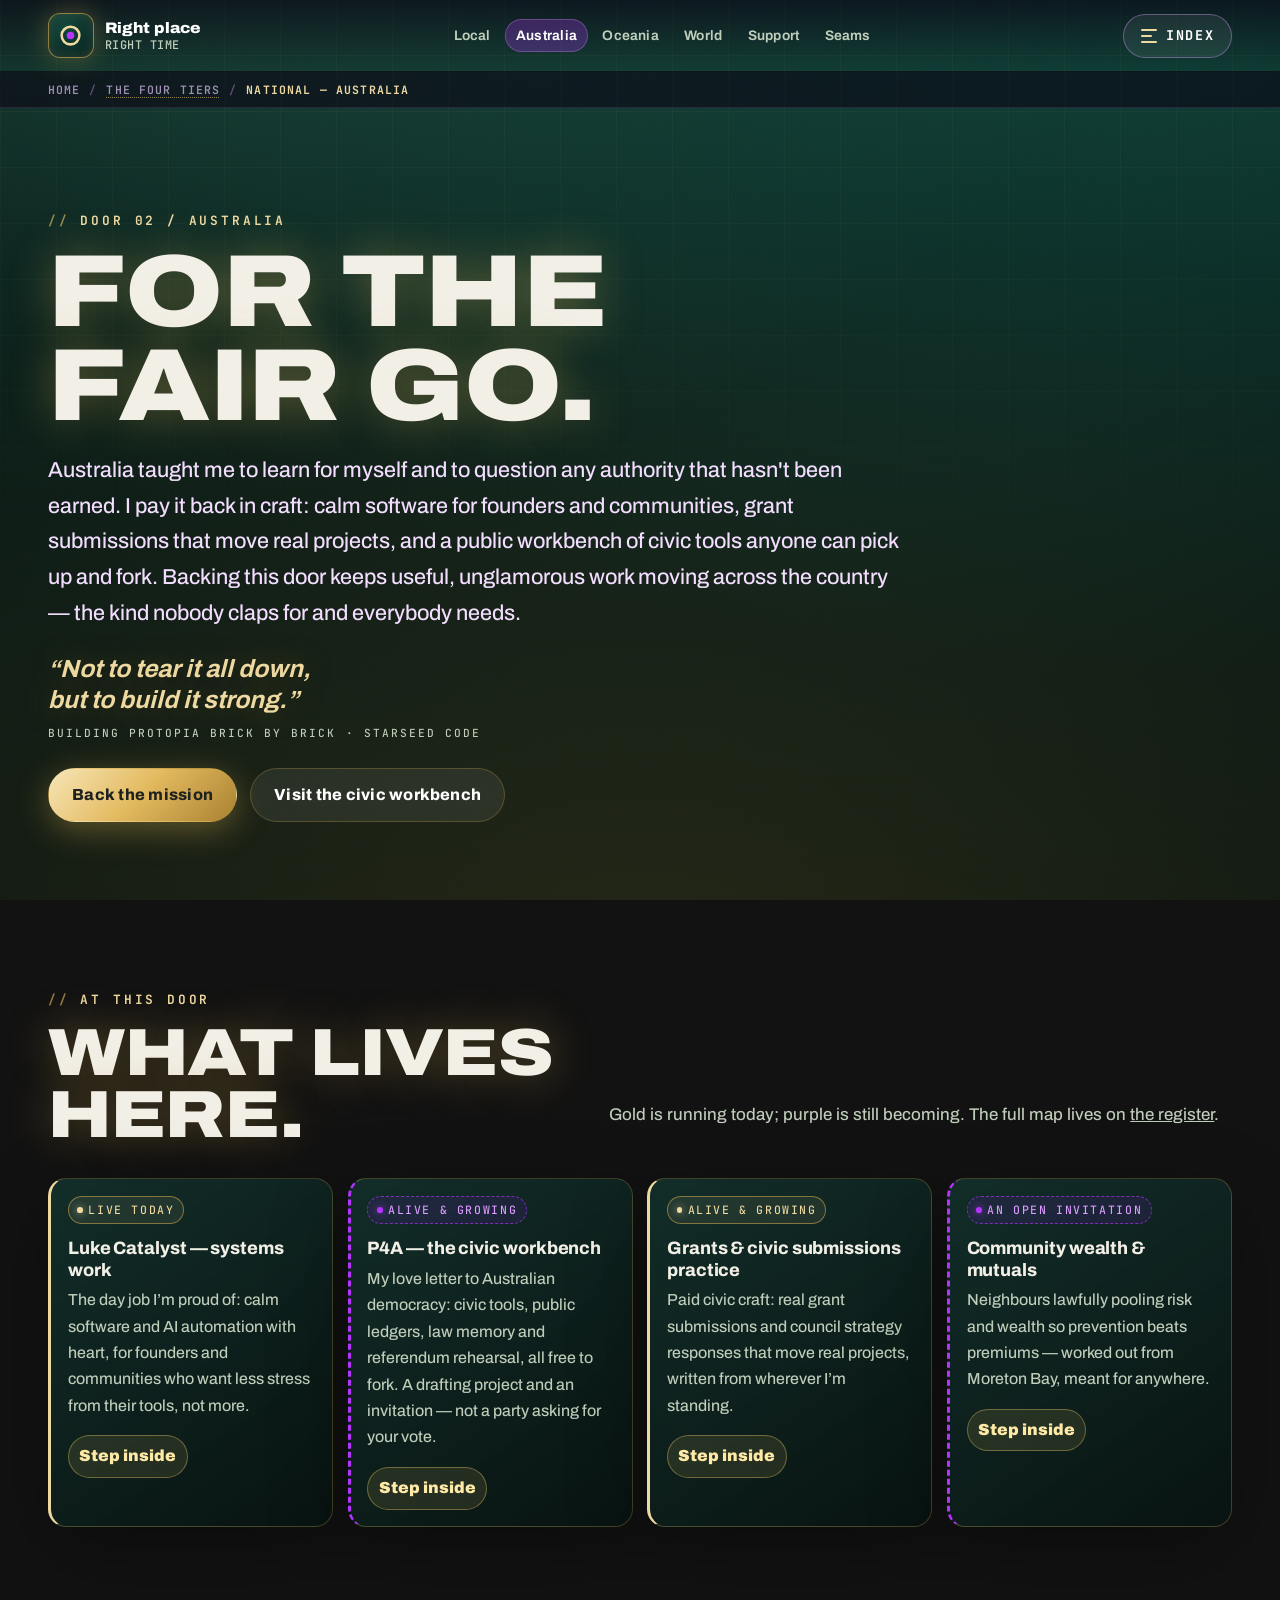
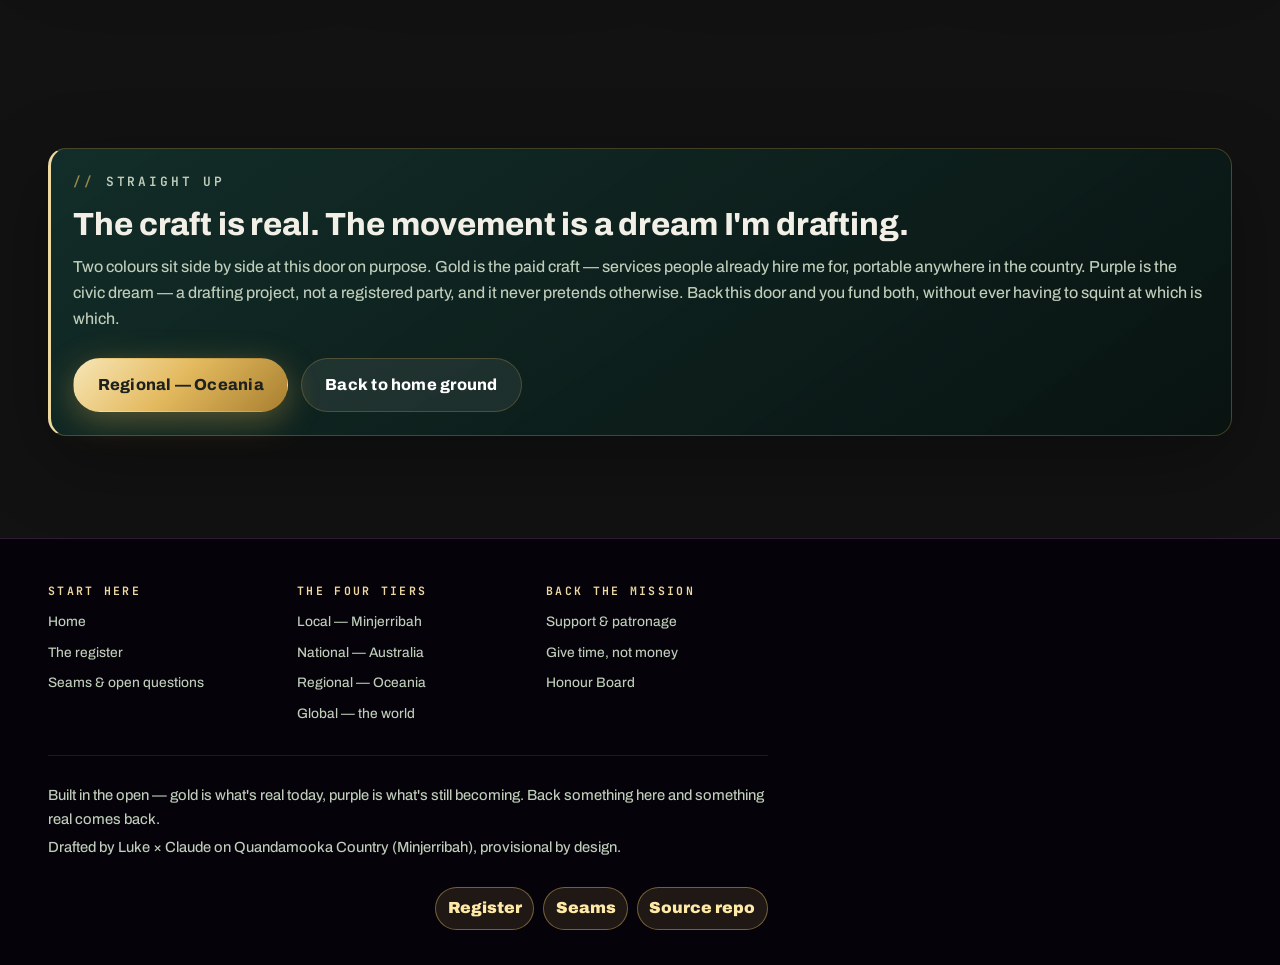
==== commit 65ff9e6e: "Voice rewrite: speak to the visitor, not about the site The first draft declared its own architectur" ====
--- a/australia.html
+++ b/australia.html
@@ -9,7 +9,7 @@
   <link rel="icon" type="image/svg+xml" href="assets/favicon.svg">
   <link rel="preload" href="assets/fonts/archivo-var.woff2" as="font" type="font/woff2" crossorigin>
   <link rel="preload" href="assets/fonts/jetbrains-mono-var.woff2" as="font" type="font/woff2" crossorigin>
-  <link rel="stylesheet" href="styles.css?v=rprt-v1">
+  <link rel="stylesheet" href="styles.css?v=rprt-v2">
 </head>
 <body data-theme="royal" data-page="australia">
   <a class="skip-link" href="#main">Skip to content</a>
@@ -29,10 +29,10 @@
 
     <section class="hero page-hero">
       <div class="hero-content reveal">
-        <p class="eyebrow">Tier 02 / National — Australia</p>
-        <h1>Systems craft, in&nbsp;public.</h1>
-        <p class="hero-copy">Real submissions into real processes, calm software for founders and communities, and a public civic imagination — built in the open, provisional by design. Backing this tier keeps useful, unglamorous systems work moving across the country.</p>
-        <p class="chip-row"><span class="register-chip chip-plain">Audience, provisionally: Australians who want this work to exist in public</span></p>
+        <p class="eyebrow">Door 02 / Australia</p>
+        <h1>For the fair&nbsp;go.</h1>
+        <p class="hero-copy">Australia taught me to learn for myself and to question any authority that hasn't been earned. I pay it back in craft: calm software for founders and communities, grant submissions that move real projects, and a public workbench of civic tools anyone can pick up and fork. Backing this door keeps useful, unglamorous work moving across the country — the kind nobody claps for and everybody needs.</p>
+        <p class="song-line in-hero"><q>Not to tear it all down, but to build it strong.</q><small>Building Protopia Brick by Brick · Starseed Code</small></p>
         <div class="hero-actions">
           <a class="button button-primary" href="support.html">Back the mission</a>
           <a class="button button-secondary" href="https://auraofintelligence.github.io/p4a-xyz-cinema/" target="_blank" rel="noopener">Visit the civic workbench</a>
@@ -40,33 +40,29 @@
       </div>
     </section>
 
-    <section class="section">
-      <div class="notice-strip reveal" role="note">Register key: <b>GOLD</b> = proven record, live and citable · <i>PURPLE</i> = proposal — react, revise, refuse.</div>
-    </section>
-
     <section class="section" id="projects">
       <div class="section-heading reveal">
-        <div><p class="eyebrow">On this shelf</p><h2>Proven, active, horizon.</h2></div>
-        <p>Placements are provisional — Luke holds the pen; the static source of truth lives on <a href="register.html">the register</a>.</p>
+        <div><p class="eyebrow">At this door</p><h2>What lives here.</h2></div>
+        <p>Gold is running today; purple is still becoming. The full map lives on <a href="register.html">the register</a>.</p>
       </div>
       <div class="feature-grid home-door-grid reveal" data-project-grid data-scale="australia"></div>
-      <noscript><p class="ledger-note">JavaScript is off — no problem. The full project register lives on <a href="register.html">the register page</a> as plain text.</p></noscript>
+      <noscript><p class="ledger-note">JavaScript is off — no problem. Everything here is also listed in plain text on <a href="register.html">the register page</a>.</p></noscript>
     </section>
 
     <section class="section">
       <div class="statement-card panel-record reveal">
-        <p class="eyebrow">The honest shape of this tier</p>
-        <h3>The paid craft is real; the movement is a proposal.</h3>
-        <p>Two registers sit side by side here on purpose. The systems and submissions work is gold — services people already pay for, portable anywhere in the country. The civic workbench is purple — a drafting project and proposed movement, not a registered party, offered for reaction and revision. Patrons at this tier fund both without confusing them.</p>
-        <div class="hero-actions"><a class="button button-primary" href="oceania.html">Regional — Oceania</a><a class="button button-secondary" href="local.html">Back to the live engine</a></div>
+        <p class="eyebrow">Straight up</p>
+        <h3>The craft is real. The movement is a dream I'm drafting.</h3>
+        <p>Two colours sit side by side at this door on purpose. Gold is the paid craft — services people already hire me for, portable anywhere in the country. Purple is the civic dream — a drafting project, not a registered party, and it never pretends otherwise. Back this door and you fund both, without ever having to squint at which is which.</p>
+        <div class="hero-actions"><a class="button button-primary" href="oceania.html">Regional — Oceania</a><a class="button button-secondary" href="local.html">Back to home ground</a></div>
       </div>
     </section>
 
   </main>
-  <footer class="site-footer"><div><p>Everything here is provisional and forkable — gold means proven record, purple means proposal: react, revise, refuse. Support returns something real, or it does not ship.</p><p>Drafted by Luke × Claude on Quandamooka Country (Minjerribah), provisional by design.</p></div><nav class="footer-links" aria-label="Footer links"><a href="register.html">Register</a><a href="seams.html">Seams</a><a href="https://github.com/auraofintelligence/right-place-right-time" target="_blank" rel="noopener">Source repo</a></nav></footer>
-  <script src="assets/core.js?v=rprt-v1"></script>
-  <script src="script.js?v=rprt-v1"></script>
-  <script src="assets/cinematic.js?v=rprt-v1"></script>
-  <script src="assets/site-nav.js?v=rprt-v1"></script>
+  <footer class="site-footer"><div><p>Built in the open — gold is what's real today, purple is what's still becoming. Back something here and something real comes back.</p><p>Drafted by Luke × Claude on Quandamooka Country (Minjerribah), provisional by design.</p></div><nav class="footer-links" aria-label="Footer links"><a href="register.html">Register</a><a href="seams.html">Seams</a><a href="https://github.com/auraofintelligence/right-place-right-time" target="_blank" rel="noopener">Source repo</a></nav></footer>
+  <script src="assets/core.js?v=rprt-v2"></script>
+  <script src="script.js?v=rprt-v2"></script>
+  <script src="assets/cinematic.js?v=rprt-v2"></script>
+  <script src="assets/site-nav.js?v=rprt-v2"></script>
 </body>
 </html>
--- a/styles.css
+++ b/styles.css
@@ -3067,3 +3067,10 @@
 .kintsugi-seam.is-drawn .seam-path { stroke-dashoffset: 0; }
 html:not(.js) .kintsugi-seam .seam-path { stroke-dashoffset: 0; }
 @media (prefers-reduced-motion: reduce) { .kintsugi-seam .seam-path { stroke-dashoffset: 0; transition: none; } }
+
+/* Song lines — Luke's own lyrics as the emotional thread.
+   Gold rendered as light, attribution whispered underneath. */
+.song-line { display: block; margin: 1.4rem 0 0; }
+.song-line q { display: block; max-width: 34ch; font-family: var(--font-display); font-size: clamp(1.1rem, 2.2vw, 1.55rem); font-weight: 680; font-style: italic; line-height: 1.25; color: var(--gold); text-shadow: 0 0 32px rgba(201, 162, 75, .38); quotes: "\201C" "\201D"; text-wrap: balance; }
+.song-line small { display: block; margin-top: .55rem; font-family: var(--font-mono); font-size: .7rem; letter-spacing: .18em; text-transform: uppercase; color: var(--muted); }
+.statement-card .song-line { margin-top: 1.2rem; padding-top: 1.1rem; border-top: 1px solid rgba(201, 162, 75, .2); }
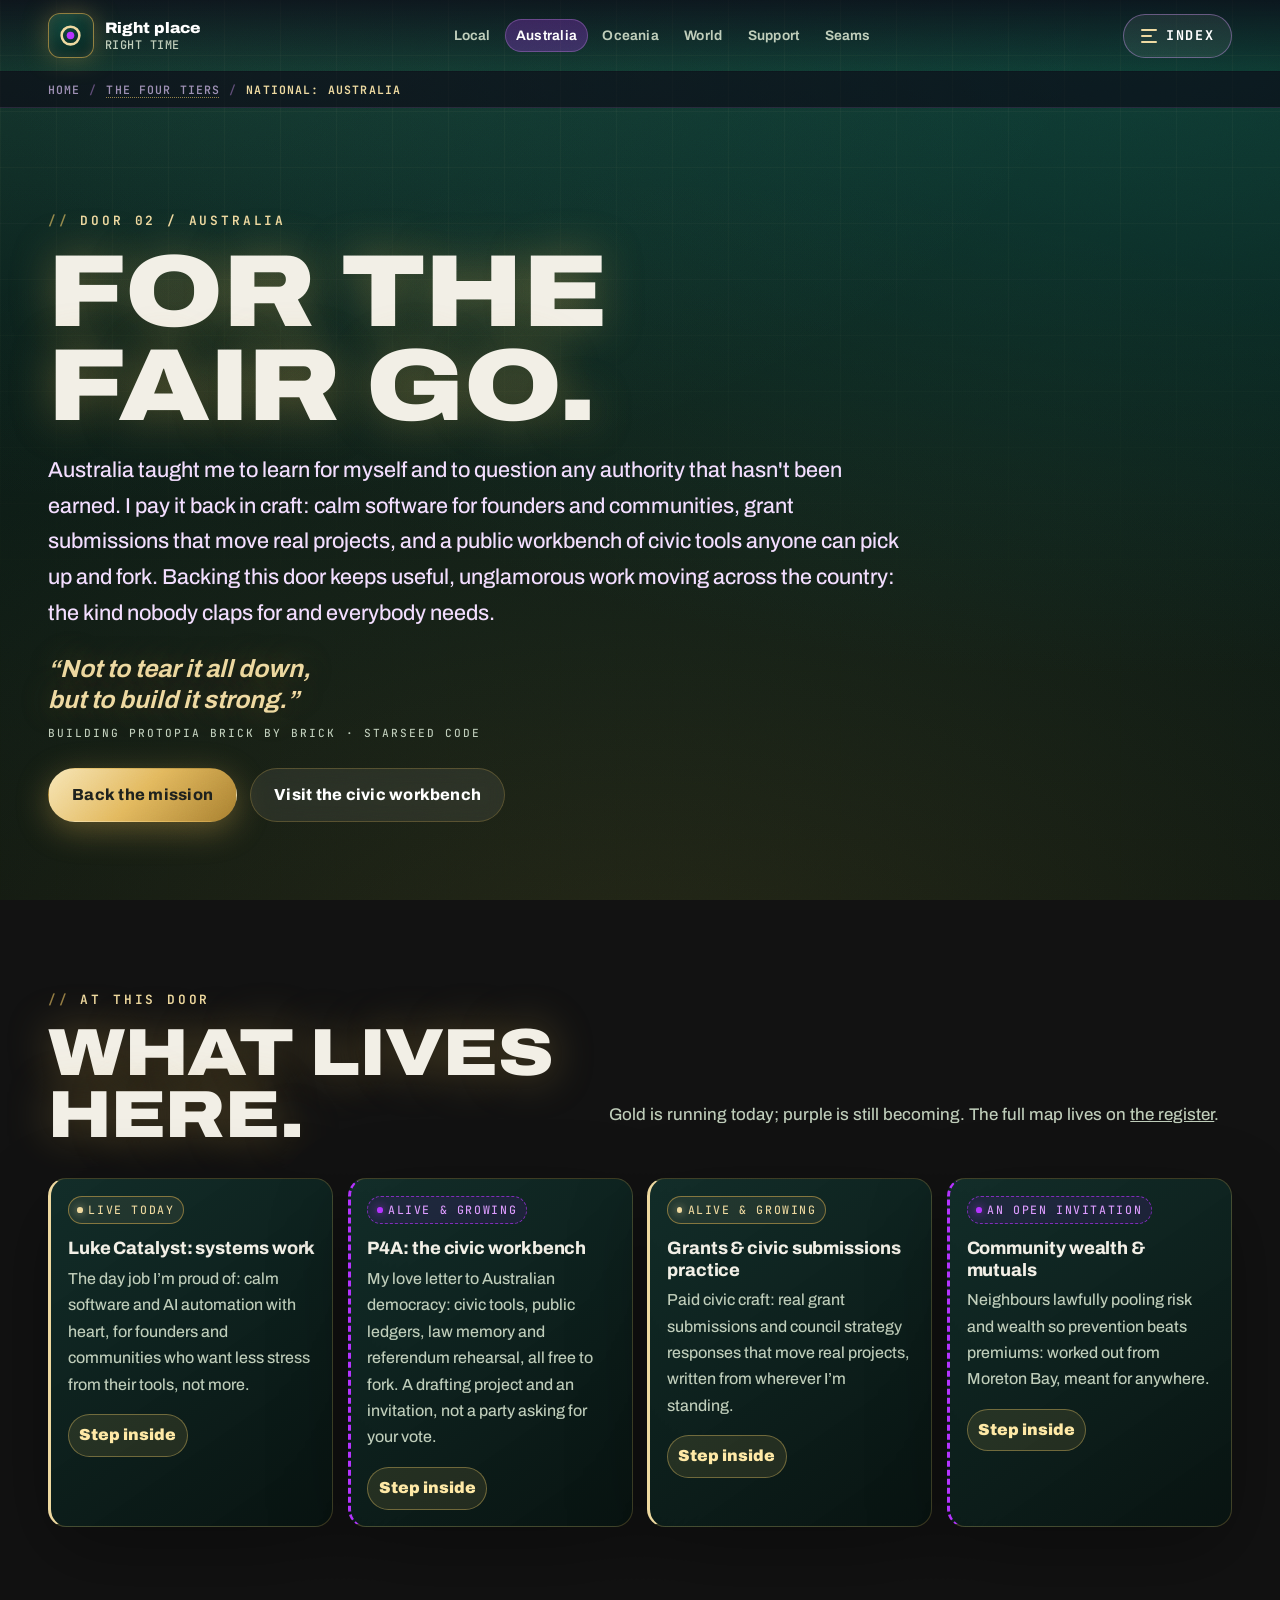
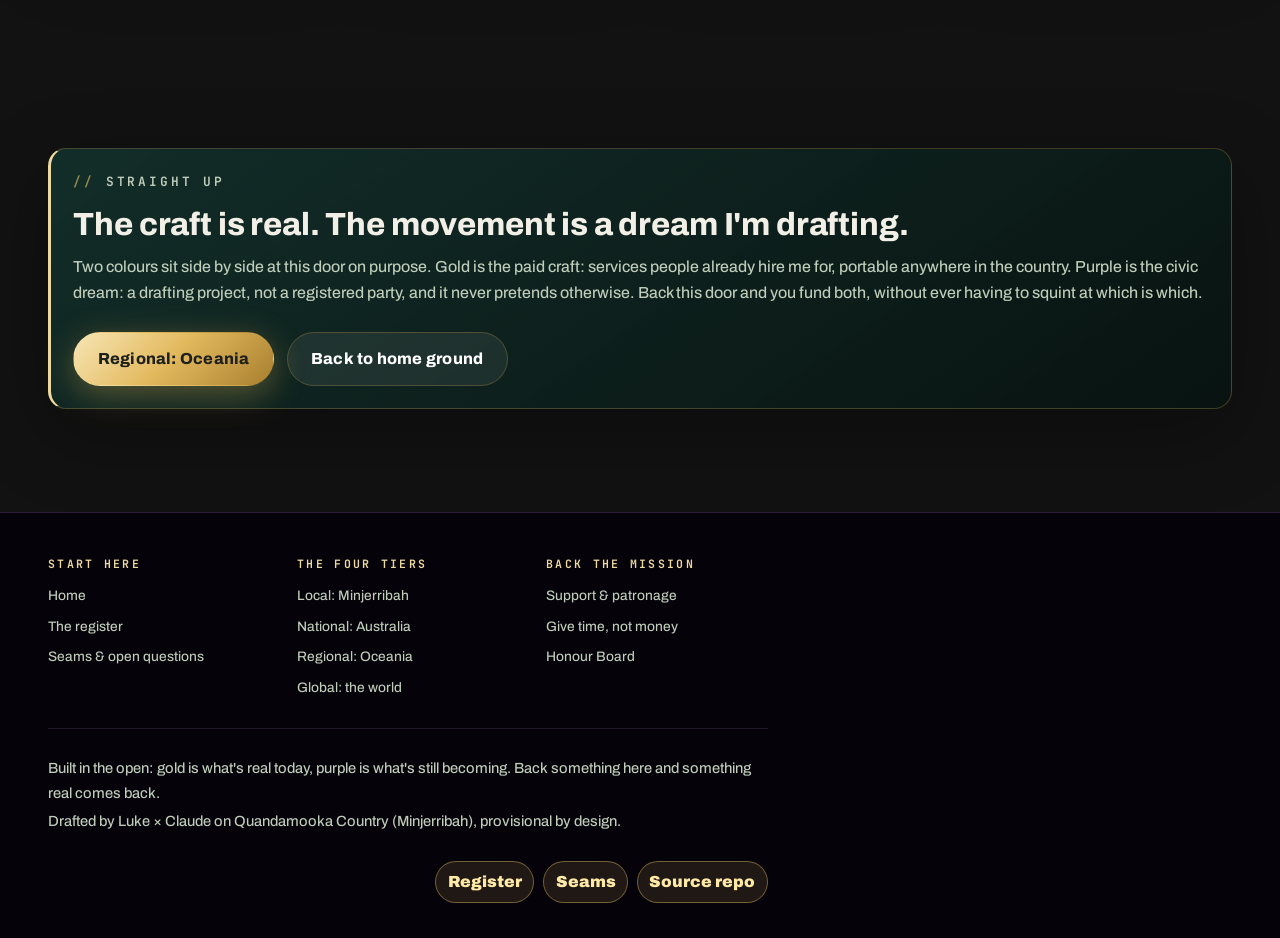
==== commit 4ae31f05: "Remove em dashes site-wide, use plain punctuation Every em dash across every page, script and doc re" ====
--- a/australia.html
+++ b/australia.html
@@ -3,7 +3,7 @@
 <head>
   <meta charset="utf-8">
   <meta name="viewport" content="width=device-width, initial-scale=1">
-  <title>National — Australia | Right Place, Right Time</title>
+  <title>National: Australia | Right Place, Right Time</title>
   <meta name="description" content="The national tier: civic workbench, systems craft and real submissions into real processes. Backing at this tier keeps calm, useful systems work moving across Australia.">
   <meta name="theme-color" content="#0e3b34">
   <link rel="icon" type="image/svg+xml" href="assets/favicon.svg">
@@ -31,7 +31,7 @@
       <div class="hero-content reveal">
         <p class="eyebrow">Door 02 / Australia</p>
         <h1>For the fair&nbsp;go.</h1>
-        <p class="hero-copy">Australia taught me to learn for myself and to question any authority that hasn't been earned. I pay it back in craft: calm software for founders and communities, grant submissions that move real projects, and a public workbench of civic tools anyone can pick up and fork. Backing this door keeps useful, unglamorous work moving across the country — the kind nobody claps for and everybody needs.</p>
+        <p class="hero-copy">Australia taught me to learn for myself and to question any authority that hasn't been earned. I pay it back in craft: calm software for founders and communities, grant submissions that move real projects, and a public workbench of civic tools anyone can pick up and fork. Backing this door keeps useful, unglamorous work moving across the country: the kind nobody claps for and everybody needs.</p>
         <p class="song-line in-hero"><q>Not to tear it all down, but to build it strong.</q><small>Building Protopia Brick by Brick · Starseed Code</small></p>
         <div class="hero-actions">
           <a class="button button-primary" href="support.html">Back the mission</a>
@@ -46,20 +46,20 @@
         <p>Gold is running today; purple is still becoming. The full map lives on <a href="register.html">the register</a>.</p>
       </div>
       <div class="feature-grid home-door-grid reveal" data-project-grid data-scale="australia"></div>
-      <noscript><p class="ledger-note">JavaScript is off — no problem. Everything here is also listed in plain text on <a href="register.html">the register page</a>.</p></noscript>
+      <noscript><p class="ledger-note">JavaScript is off; no problem. Everything here is also listed in plain text on <a href="register.html">the register page</a>.</p></noscript>
     </section>
 
     <section class="section">
       <div class="statement-card panel-record reveal">
         <p class="eyebrow">Straight up</p>
         <h3>The craft is real. The movement is a dream I'm drafting.</h3>
-        <p>Two colours sit side by side at this door on purpose. Gold is the paid craft — services people already hire me for, portable anywhere in the country. Purple is the civic dream — a drafting project, not a registered party, and it never pretends otherwise. Back this door and you fund both, without ever having to squint at which is which.</p>
-        <div class="hero-actions"><a class="button button-primary" href="oceania.html">Regional — Oceania</a><a class="button button-secondary" href="local.html">Back to home ground</a></div>
+        <p>Two colours sit side by side at this door on purpose. Gold is the paid craft: services people already hire me for, portable anywhere in the country. Purple is the civic dream: a drafting project, not a registered party, and it never pretends otherwise. Back this door and you fund both, without ever having to squint at which is which.</p>
+        <div class="hero-actions"><a class="button button-primary" href="oceania.html">Regional: Oceania</a><a class="button button-secondary" href="local.html">Back to home ground</a></div>
       </div>
     </section>
 
   </main>
-  <footer class="site-footer"><div><p>Built in the open — gold is what's real today, purple is what's still becoming. Back something here and something real comes back.</p><p>Drafted by Luke × Claude on Quandamooka Country (Minjerribah), provisional by design.</p></div><nav class="footer-links" aria-label="Footer links"><a href="register.html">Register</a><a href="seams.html">Seams</a><a href="https://github.com/auraofintelligence/right-place-right-time" target="_blank" rel="noopener">Source repo</a></nav></footer>
+  <footer class="site-footer"><div><p>Built in the open: gold is what's real today, purple is what's still becoming. Back something here and something real comes back.</p><p>Drafted by Luke × Claude on Quandamooka Country (Minjerribah), provisional by design.</p></div><nav class="footer-links" aria-label="Footer links"><a href="register.html">Register</a><a href="seams.html">Seams</a><a href="https://github.com/auraofintelligence/right-place-right-time" target="_blank" rel="noopener">Source repo</a></nav></footer>
   <script src="assets/core.js?v=rprt-v2"></script>
   <script src="script.js?v=rprt-v2"></script>
   <script src="assets/cinematic.js?v=rprt-v2"></script>
--- a/styles.css
+++ b/styles.css
@@ -520,7 +520,7 @@
 .reveal.is-visible { opacity: 1; transform: none; filter: none; }
 @media (prefers-reduced-motion: reduce) { .reveal { opacity: 1; transform: none; filter: none; } }
 /* No-JS fallback: reveal animation only runs when site-nav.js has stamped the html.js class.
-   Without JavaScript every panel is simply visible — low-bandwidth readers first. */
+   Without JavaScript every panel is simply visible: low-bandwidth readers first. */
 html:not(.js) .reveal { opacity: 1; transform: none; filter: none; }
 @media (max-width: 1080px) { .portal-grid { grid-template-columns: repeat(2, minmax(0, 1fr)); } .signal-deck { grid-template-columns: repeat(2, minmax(0, 1fr)); } .home-door-grid { grid-template-columns: repeat(2, minmax(0, 1fr)); } .page-shell, .rabbit-panel, .section-heading, .feature-grid.three { grid-template-columns: 1fr; } .page-media { position: static; } .site-nav { display: none; } }
 @media (max-width: 1080px) { .home-hero-content, .music-hero-content { grid-template-columns: 1fr; } .home-phone-panel, .music-phone-panel { justify-self: start; width: min(100%, 26rem); } }
@@ -2891,13 +2891,13 @@
 
 
 /* ============================================================
-   RIGHT PLACE, RIGHT TIME — patronage chapter theme, take two.
+   RIGHT PLACE, RIGHT TIME: patronage chapter theme, take two.
    Appended over the family cinema base, never edited into it.
    Grounds and light from Aura O.i. (deep teal, abyss, gold-as-
    light); signals from GAJRA Earth (blue, green, coral). Purple
-   is no longer wallpaper — it is reserved for one job only:
+   is no longer wallpaper. It is reserved for one job only:
    the proposal register. Gold = proven record, solid border.
-   Purple = proposal, dashed border — react, revise, refuse.
+   Purple = proposal, dashed border: react, revise, refuse.
    ============================================================ */
 :root {
   --void: #05100d;
@@ -2937,7 +2937,7 @@
 ::selection { background: var(--gold); color: #1e211d; }
 h1, h2 { text-shadow: 0 0 44px rgba(201, 162, 75, .38); }
 
-/* Gold renders as light — the primary action is a bar of it */
+/* Gold renders as light: the primary action is a bar of it */
 .button-primary { background: linear-gradient(135deg, #f7e6b6, #e3b95e 48%, #a87f2f); color: #1e211d; box-shadow: 0 8px 32px rgba(201, 162, 75, .4); }
 .button-primary:hover { box-shadow: 0 14px 48px rgba(238, 217, 160, .55); }
 .button-secondary:hover { border-color: rgba(238, 217, 160, .6); background: rgba(238, 217, 160, .09); }
@@ -2973,7 +2973,7 @@
 .chip-plain { border: 1px solid rgba(238, 217, 160, .2); color: var(--muted); background: rgba(255, 255, 255, .04); }
 .chip-plain::before { display: none; }
 
-/* -------- Register panels — the load-bearing distinction -------- */
+/* -------- Register panels: the load-bearing distinction -------- */
 .panel-record { border-left: 3px solid var(--record) !important; }
 .panel-proposal { border-left: 3px dashed var(--proposal) !important; background: linear-gradient(145deg, rgba(63, 15, 117, .26), rgba(8, 22, 19, .72)); }
 .panel-proposal .eyebrow { color: #dd9cff; }
@@ -3011,7 +3011,7 @@
 .seam-log strong { display: block; color: white; margin-bottom: .3rem; }
 .seam-log small { display: block; margin-top: .45rem; font-family: var(--font-mono); font-size: .74rem; letter-spacing: .1em; text-transform: uppercase; color: rgba(191, 205, 186, .8); }
 
-/* Honour Board — empty on purpose */
+/* Honour Board: empty on purpose */
 .honour-board { width: min(100%, 46rem); margin-inline: auto; padding: clamp(1.4rem, 4vw, 2.4rem); border: 2px dashed rgba(201, 162, 75, .45); border-radius: var(--radius); background: rgba(238, 217, 160, .05); text-align: center; }
 .honour-board h3 { color: var(--record); }
 .honour-board p { color: var(--muted); }
@@ -3021,12 +3021,12 @@
 .back-to-top.is-shown { opacity: 1; pointer-events: auto; }
 
 /* ============================================================
-   Cinematic layer — aura, tilt, journey line, seams, counters.
+   Cinematic layer: aura, tilt, journey line, seams, counters.
    Every effect degrades to nothing: no JS, no hover, or
    prefers-reduced-motion all get the calm version.
    ============================================================ */
 
-/* Cursor aura — a soft gold-teal light that follows the pointer */
+/* Cursor aura: a soft gold-teal light that follows the pointer */
 .cursor-aura { position: fixed; inset: 0; z-index: 1; pointer-events: none; opacity: 0; transition: opacity .6s ease; background: radial-gradient(34rem circle at var(--cx, 50%) var(--cy, 30%), rgba(238, 217, 160, .07), rgba(127, 216, 180, .045) 42%, transparent 72%); }
 .cursor-aura.is-active { opacity: 1; }
 @media (hover: none), (prefers-reduced-motion: reduce) { .cursor-aura { display: none; } }
@@ -3037,7 +3037,7 @@
 [data-tilt].is-tilting::after { opacity: 1; }
 @media (hover: none), (prefers-reduced-motion: reduce) { [data-tilt]::after { display: none; } }
 
-/* The journey line — a gold route drawing itself across the hero */
+/* The journey line: a gold route drawing itself across the hero */
 .journey-line { position: absolute; inset: 0; z-index: -1; overflow: hidden; }
 .journey-line svg { width: 100%; height: 100%; }
 .journey-line .trail-ghost { fill: none; stroke: rgba(238, 217, 160, .16); stroke-width: 1.4; stroke-dasharray: .008 .006; }
@@ -3060,7 +3060,7 @@
   .journey-line.is-drawn .beacon-ring { animation: none; }
 }
 
-/* Kintsugi seam divider — the crack, coded with gold */
+/* Kintsugi seam divider: the crack, coded with gold */
 .kintsugi-seam { width: min(100%, var(--max)); margin: 0 auto; padding: 0 clamp(1rem, 4vw, 3rem); }
 .kintsugi-seam svg { display: block; width: 100%; height: 2.6rem; filter: drop-shadow(0 0 6px rgba(238, 217, 160, .45)); }
 .kintsugi-seam .seam-path { fill: none; stroke: var(--gold-deep); stroke-width: 2; stroke-linecap: round; stroke-dasharray: 1; stroke-dashoffset: 1; transition: stroke-dashoffset 1.8s var(--ease-out); }
@@ -3068,7 +3068,7 @@
 html:not(.js) .kintsugi-seam .seam-path { stroke-dashoffset: 0; }
 @media (prefers-reduced-motion: reduce) { .kintsugi-seam .seam-path { stroke-dashoffset: 0; transition: none; } }
 
-/* Song lines — Luke's own lyrics as the emotional thread.
+/* Song lines: Luke's own lyrics as the emotional thread.
    Gold rendered as light, attribution whispered underneath. */
 .song-line { display: block; margin: 1.4rem 0 0; }
 .song-line q { display: block; max-width: 34ch; font-family: var(--font-display); font-size: clamp(1.1rem, 2.2vw, 1.55rem); font-weight: 680; font-style: italic; line-height: 1.25; color: var(--gold); text-shadow: 0 0 32px rgba(201, 162, 75, .38); quotes: "\201C" "\201D"; text-wrap: balance; }
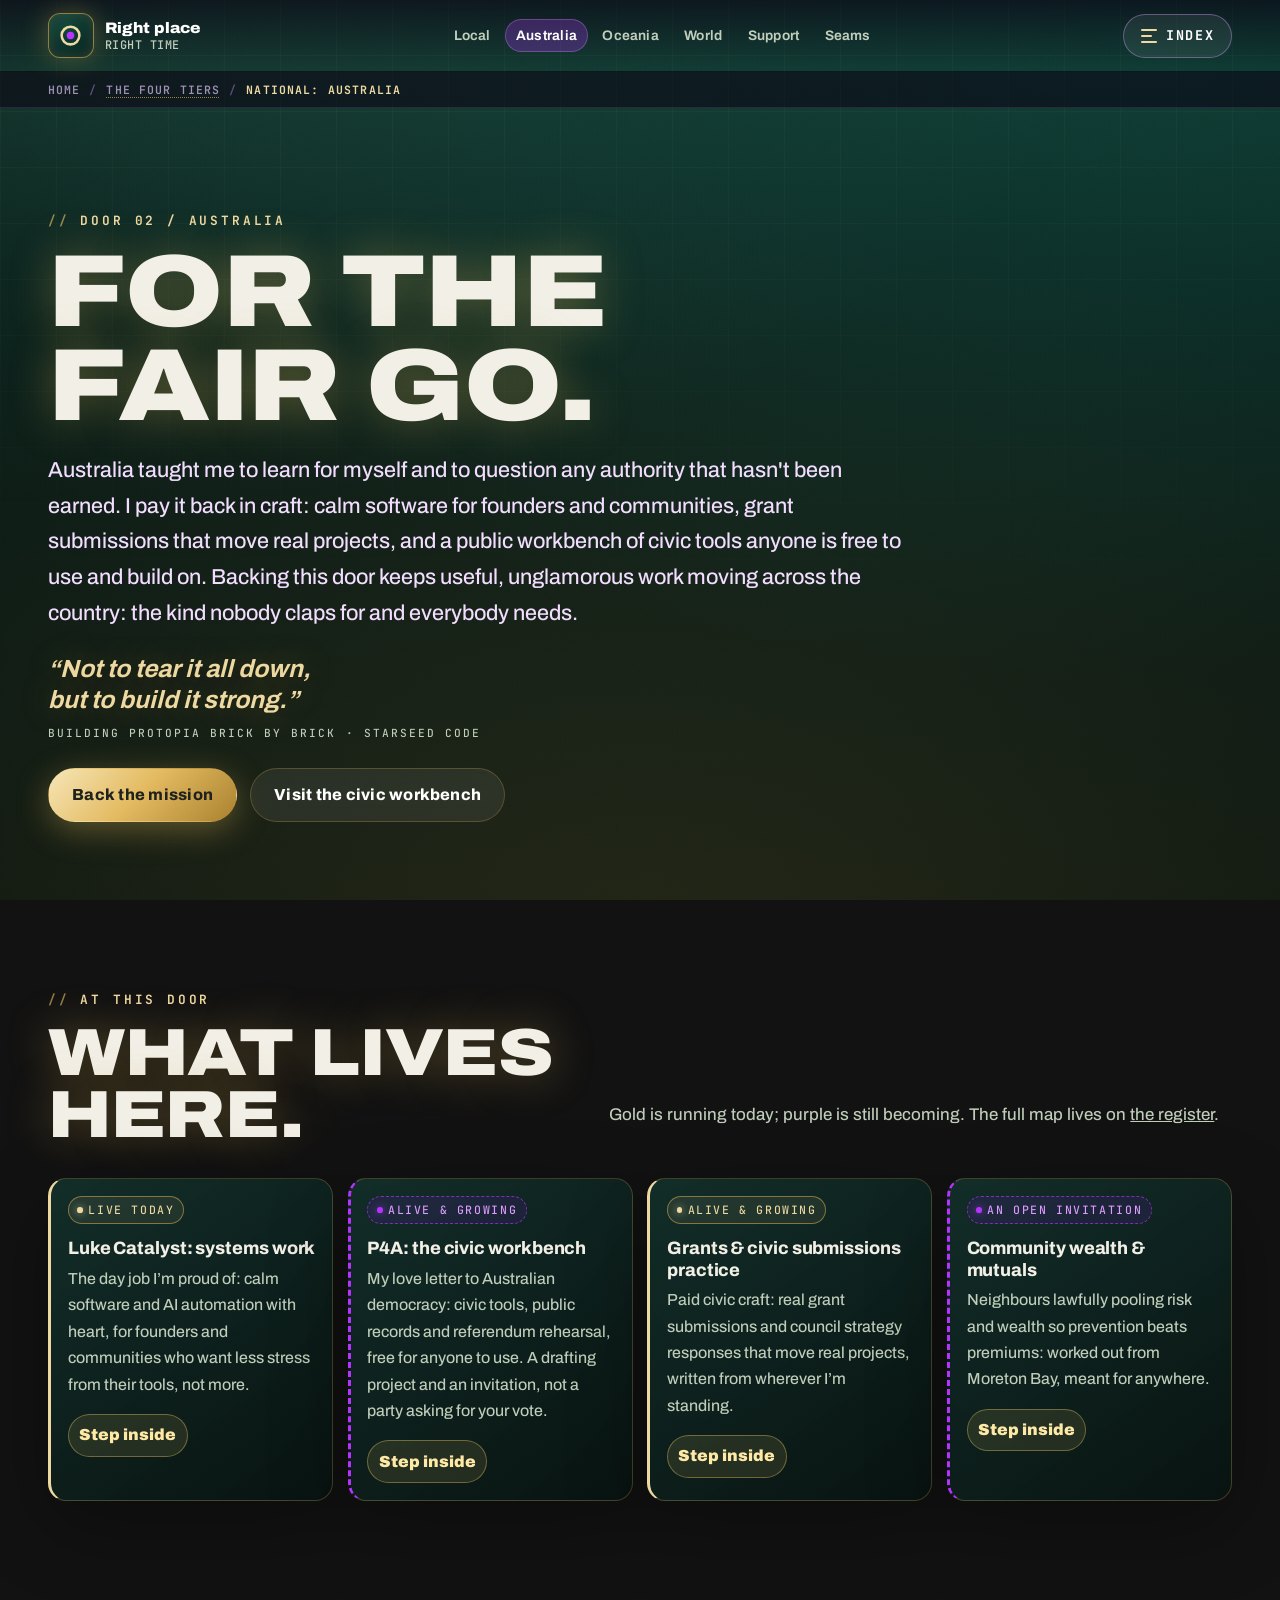
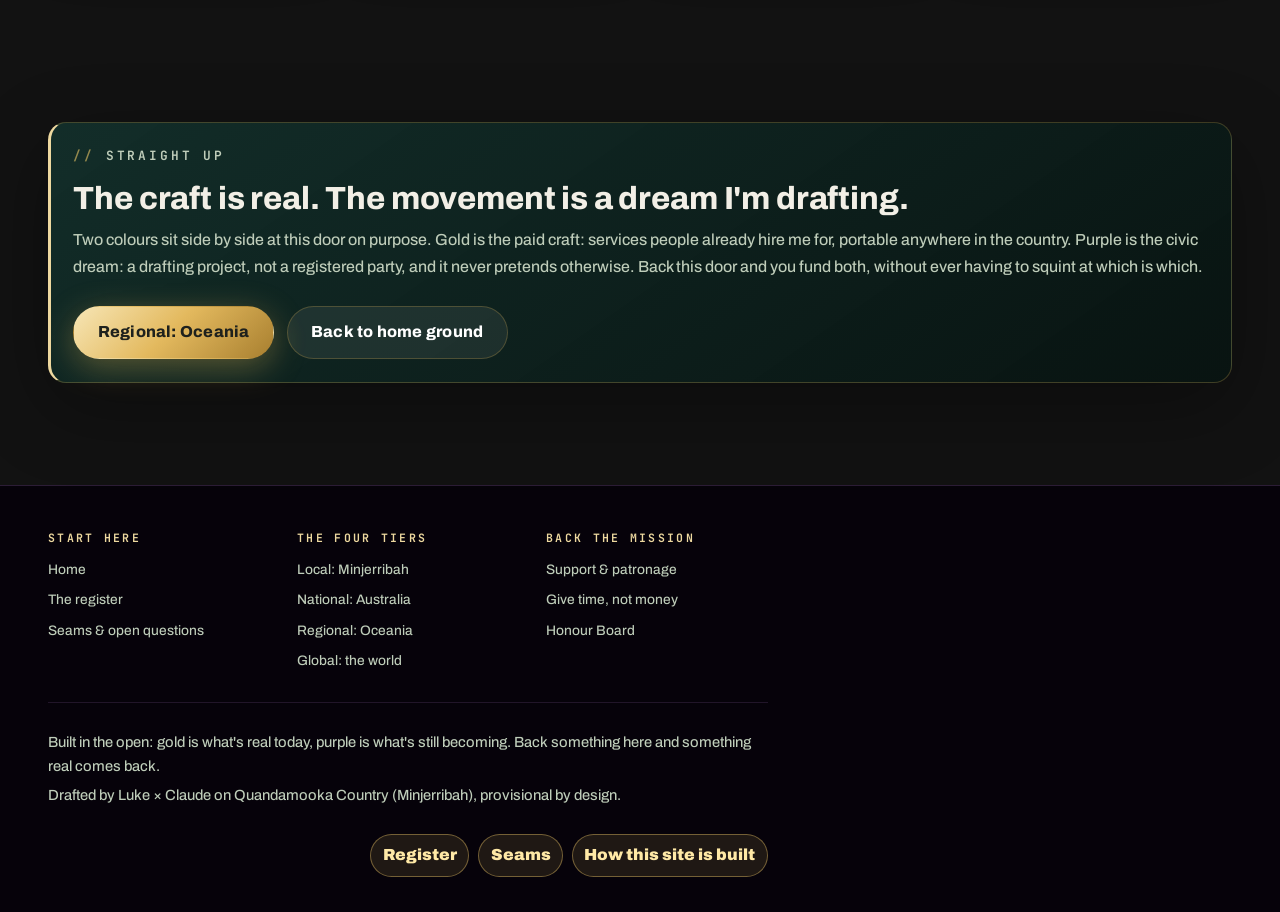
==== commit 81a8cd99: "Fix outbound links, rewrite for a non-developer audience Link sweep: every project card and register" ====
--- a/australia.html
+++ b/australia.html
@@ -31,7 +31,7 @@
       <div class="hero-content reveal">
         <p class="eyebrow">Door 02 / Australia</p>
         <h1>For the fair&nbsp;go.</h1>
-        <p class="hero-copy">Australia taught me to learn for myself and to question any authority that hasn't been earned. I pay it back in craft: calm software for founders and communities, grant submissions that move real projects, and a public workbench of civic tools anyone can pick up and fork. Backing this door keeps useful, unglamorous work moving across the country: the kind nobody claps for and everybody needs.</p>
+        <p class="hero-copy">Australia taught me to learn for myself and to question any authority that hasn't been earned. I pay it back in craft: calm software for founders and communities, grant submissions that move real projects, and a public workbench of civic tools anyone is free to use and build on. Backing this door keeps useful, unglamorous work moving across the country: the kind nobody claps for and everybody needs.</p>
         <p class="song-line in-hero"><q>Not to tear it all down, but to build it strong.</q><small>Building Protopia Brick by Brick · Starseed Code</small></p>
         <div class="hero-actions">
           <a class="button button-primary" href="support.html">Back the mission</a>
@@ -46,7 +46,7 @@
         <p>Gold is running today; purple is still becoming. The full map lives on <a href="register.html">the register</a>.</p>
       </div>
       <div class="feature-grid home-door-grid reveal" data-project-grid data-scale="australia"></div>
-      <noscript><p class="ledger-note">JavaScript is off; no problem. Everything here is also listed in plain text on <a href="register.html">the register page</a>.</p></noscript>
+      <noscript><p class="ledger-note">Everything here is also listed in plain text on <a href="register.html">the register page</a>.</p></noscript>
     </section>
 
     <section class="section">
@@ -59,7 +59,7 @@
     </section>
 
   </main>
-  <footer class="site-footer"><div><p>Built in the open: gold is what's real today, purple is what's still becoming. Back something here and something real comes back.</p><p>Drafted by Luke × Claude on Quandamooka Country (Minjerribah), provisional by design.</p></div><nav class="footer-links" aria-label="Footer links"><a href="register.html">Register</a><a href="seams.html">Seams</a><a href="https://github.com/auraofintelligence/right-place-right-time" target="_blank" rel="noopener">Source repo</a></nav></footer>
+  <footer class="site-footer"><div><p>Built in the open: gold is what's real today, purple is what's still becoming. Back something here and something real comes back.</p><p>Drafted by Luke × Claude on Quandamooka Country (Minjerribah), provisional by design.</p></div><nav class="footer-links" aria-label="Footer links"><a href="register.html">Register</a><a href="seams.html">Seams</a><a href="https://github.com/auraofintelligence/right-place-right-time" target="_blank" rel="noopener">How this site is built</a></nav></footer>
   <script src="assets/core.js?v=rprt-v2"></script>
   <script src="script.js?v=rprt-v2"></script>
   <script src="assets/cinematic.js?v=rprt-v2"></script>
